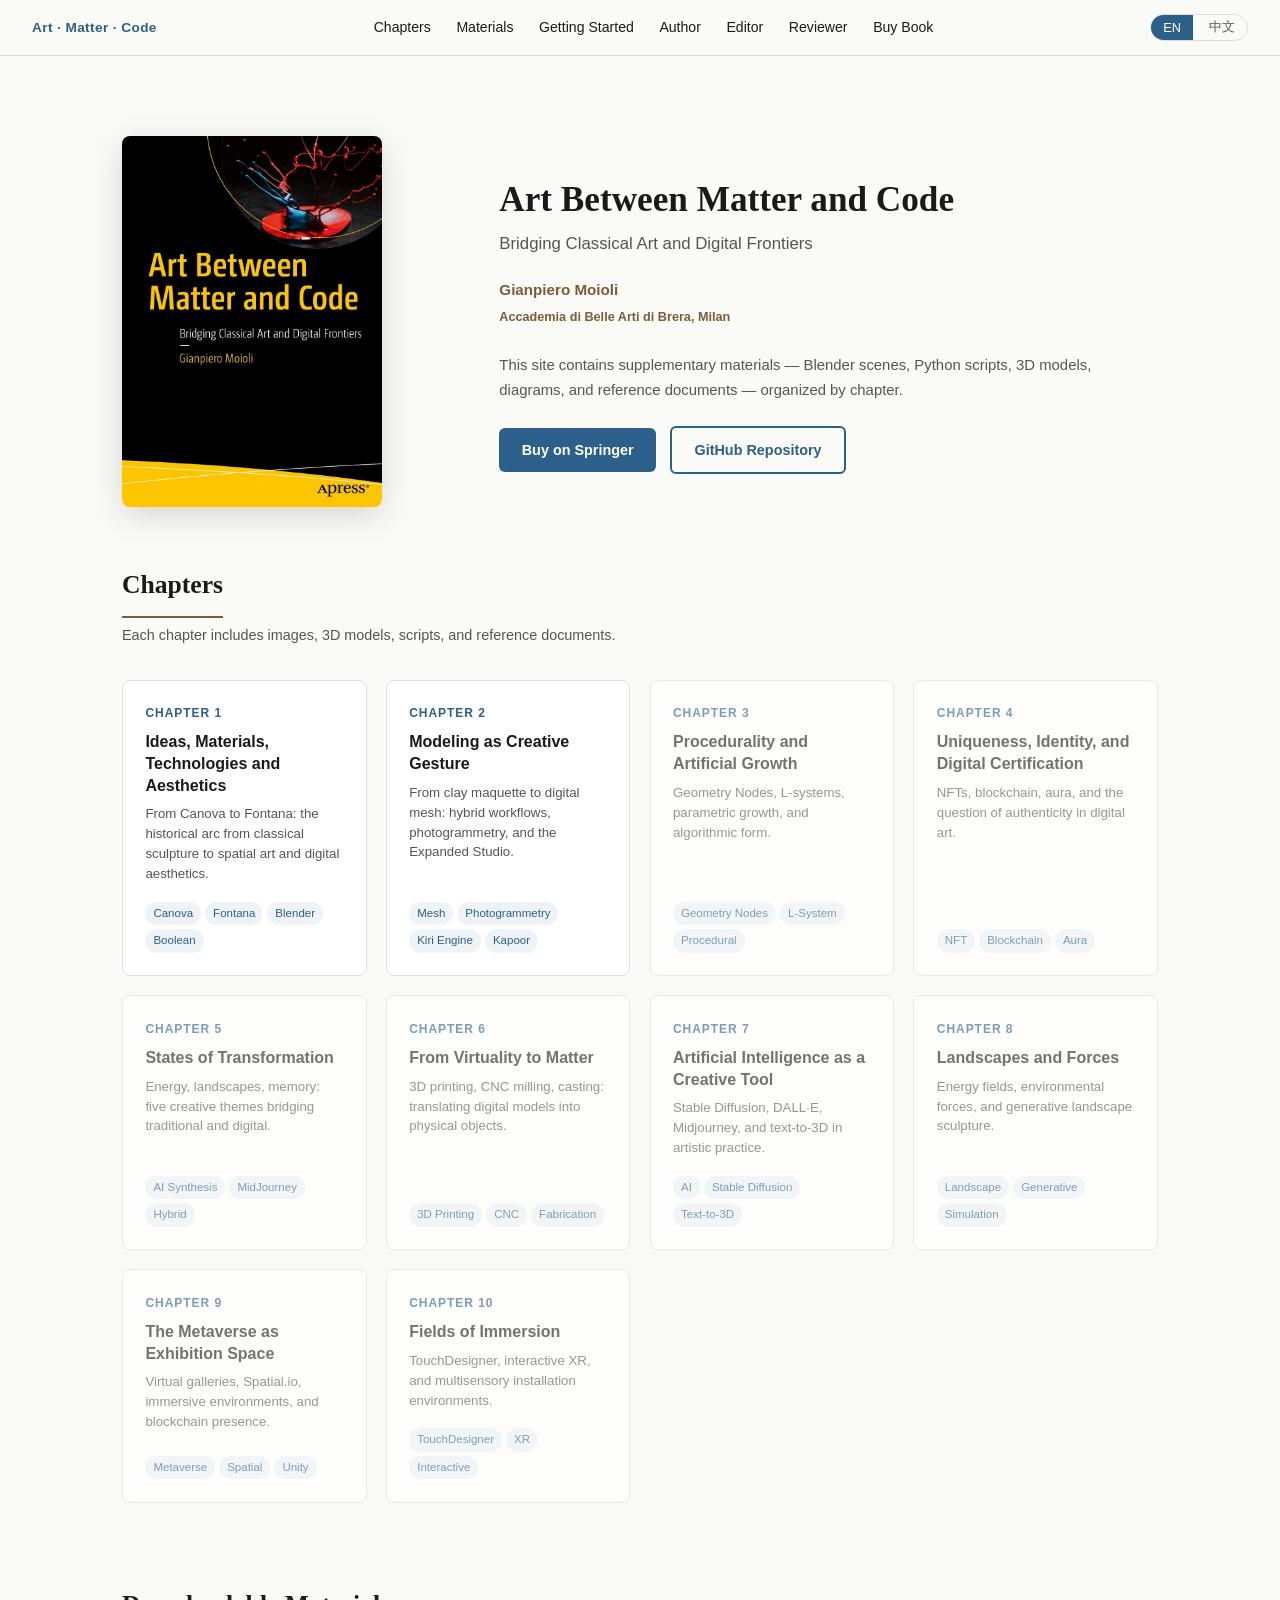
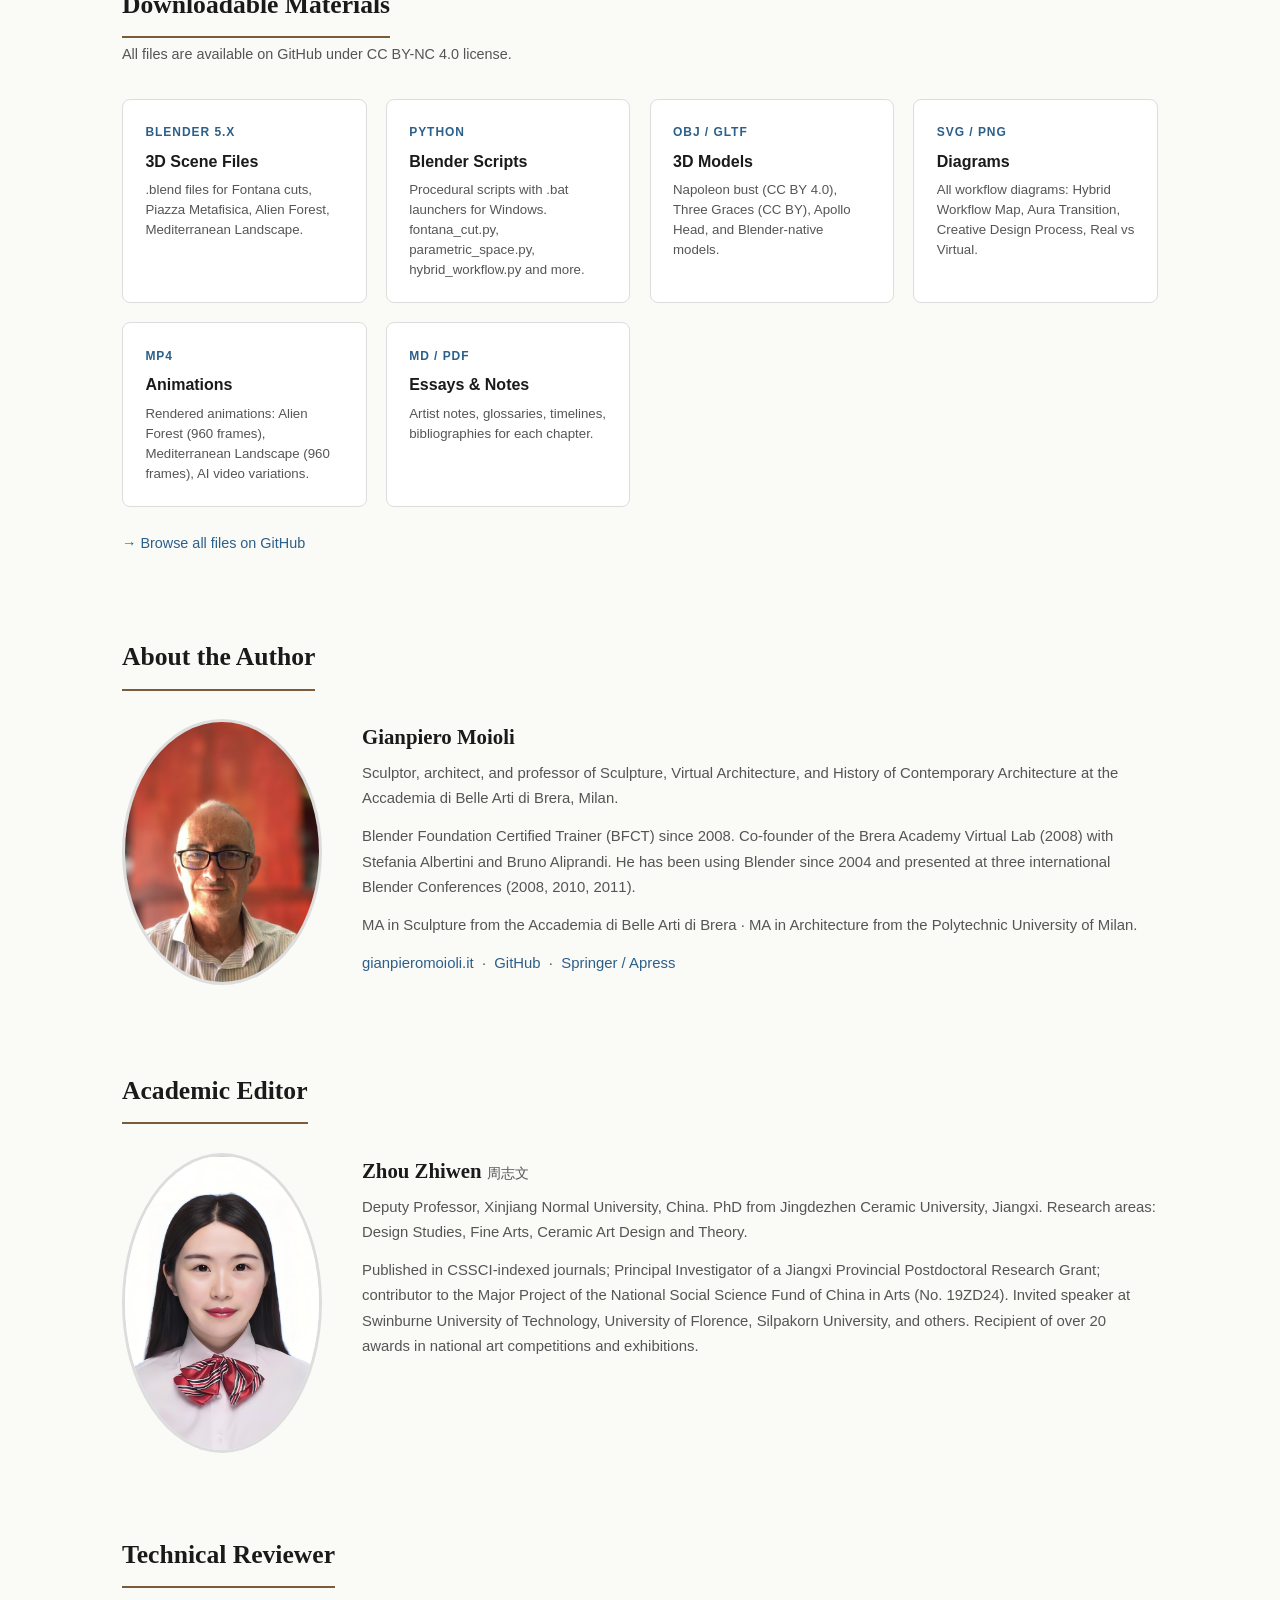
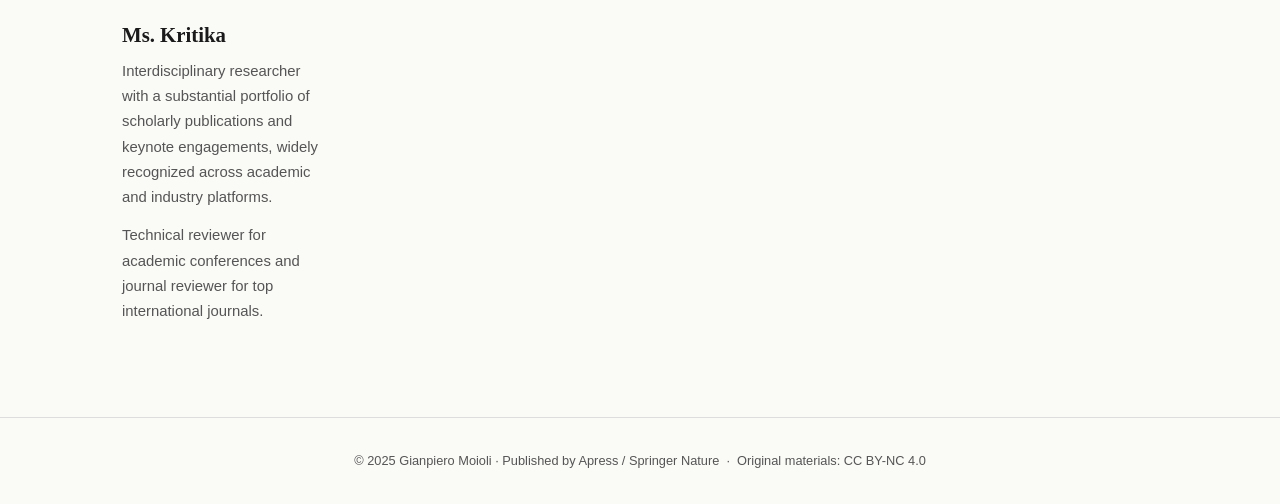
==== index.html @ bbc71b4d "Add Technical Reviewer section (Ms. Kritika) - index.html: new section #reviewer with bilingual bio " ====
<!DOCTYPE html>
<html lang="en">
<head>
  <meta charset="UTF-8">
  <meta name="viewport" content="width=device-width, initial-scale=1.0">
  <title>Art Between Matter and Code — Gianpiero Moioli</title>
  <meta name="description" content="Supplementary materials for Art Between Matter and Code by Gianpiero Moioli, Apress/Springer 2025.">

  <!-- Open Graph / WeChat / Weibo -->
  <meta property="og:type"        content="website">
  <meta property="og:title"       content="Art Between Matter and Code — Gianpiero Moioli">
  <meta property="og:description" content="Bridging Classical Art and Digital Frontiers. Supplementary Blender scenes, Python scripts, 3D models and essays.">
  <meta property="og:image"       content="images/banner.png">
  <meta property="og:image:width"  content="1200">
  <meta property="og:image:height" content="628">

  <link rel="stylesheet" href="css/style.css">
</head>
<body>

<!-- ── NAVIGATION ── -->
<nav>
  <span class="nav-logo">Art · Matter · Code</span>

  <ul class="nav-links">
    <li><a href="#chapters"
           data-en="Chapters"
           data-zh="章节"></a></li>
    <li><a href="#materials"
           data-en="Materials"
           data-zh="材料"></a></li>
    <li><a href="getting-started.html"
           data-en="Getting Started"
           data-zh="使用指南"></a></li>
    <li><a href="#about"
           data-en="Author"
           data-zh="作者"></a></li>
    <li><a href="#editor"
           data-en="Editor"
           data-zh="编辑"></a></li>
    <li><a href="#reviewer"
           data-en="Reviewer"
           data-zh="审稿人"></a></li>
    <li><a href="https://link.springer.com/book/10.1007/979-8-8688-2376-3"
           target="_blank"
           rel="noopener"
           data-en="Buy Book"
           data-zh="购买书籍"></a></li>
  </ul>

  <div class="lang-toggle">
    <button class="lang-btn active" data-lang="en">EN</button>
    <button class="lang-btn" data-lang="zh">中文</button>
  </div>
</nav>

<!-- ── HERO ── -->
<div class="hero">
  <div>
    <img class="hero-cover"
         src="images/cover.jpg"
         alt="Art Between Matter and Code — book cover"
         onerror="this.style.display='none'">
  </div>
  <div class="hero-text">
    <h1 data-en="Art Between Matter and Code"
        data-zh="物质与代码之间的艺术"></h1>
    <p class="subtitle"
       data-en="Bridging Classical Art and Digital Frontiers"
       data-zh="连接古典艺术与数字前沿"></p>
    <p class="author">Gianpiero Moioli
      <br><small data-en="Accademia di Belle Arti di Brera, Milan"
                 data-zh="布雷拉美术学院，米兰"></small>
    </p>
    <p style="color:var(--sub);font-size:.93rem;margin-bottom:1.4rem;"
       data-en="This site contains supplementary materials — Blender scenes, Python scripts, 3D models, diagrams, and reference documents — organized by chapter."
       data-zh="本网站包含补充材料——Blender场景、Python脚本、3D模型、图表和参考文档——按章节组织。"></p>
    <a class="btn btn-primary"
       href="https://link.springer.com/book/10.1007/979-8-8688-2376-3"
       target="_blank" rel="noopener"
       data-en="Buy on Springer"
       data-zh="在Springer购买"></a>
    <a class="btn btn-outline"
       href="https://github.com/Apress/Art-Between-Matter-and-Code"
       target="_blank" rel="noopener"
       data-en="GitHub Repository"
       data-zh="GitHub 代码库"></a>
  </div>
</div>

<!-- ── CHAPTERS ── -->
<section id="chapters">
  <h2 class="section-title"
      data-en="Chapters"
      data-zh="章节"></h2>
  <p class="section-sub"
     data-en="Each chapter includes images, 3D models, scripts, and reference documents."
     data-zh="每个章节包含图像、3D模型、脚本和参考文档。"></p>

  <div class="chapter-grid">

    <a class="chapter-card" href="chapters/01.html">
      <span class="chapter-num"
            data-en="Chapter 1"
            data-zh="第一章"></span>
      <span class="chapter-title"
            data-en="Ideas, Materials, Technologies and Aesthetics"
            data-zh="思想、材料、技术与美学"></span>
      <span class="chapter-desc"
            data-en="From Canova to Fontana: the historical arc from classical sculpture to spatial art and digital aesthetics."
            data-zh="从卡诺瓦到丰塔纳：从古典雕塑到空间艺术和数字美学的历史脉络。"></span>
      <div class="chapter-tags">
        <span class="tag">Canova</span>
        <span class="tag">Fontana</span>
        <span class="tag">Blender</span>
        <span class="tag">Boolean</span>
      </div>
    </a>

    <a class="chapter-card" href="chapters/02.html">
      <span class="chapter-num"
            data-en="Chapter 2"
            data-zh="第二章"></span>
      <span class="chapter-title"
            data-en="Modeling as Creative Gesture"
            data-zh="建模作为创作姿态"></span>
      <span class="chapter-desc"
            data-en="From clay maquette to digital mesh: hybrid workflows, photogrammetry, and the Expanded Studio."
            data-zh="从黏土模型到数字网格：混合工作流、摄影测量法与扩展工作室。"></span>
      <div class="chapter-tags">
        <span class="tag">Mesh</span>
        <span class="tag">Photogrammetry</span>
        <span class="tag">Kiri Engine</span>
        <span class="tag">Kapoor</span>
      </div>
    </a>

    <a class="chapter-card" href="#" style="opacity:.6;cursor:default;">
      <span class="chapter-num"
            data-en="Chapter 3"
            data-zh="第三章"></span>
      <span class="chapter-title"
            data-en="Procedurality and Artificial Growth"
            data-zh="程序化与人工生长"></span>
      <span class="chapter-desc"
            data-en="Geometry Nodes, L-systems, parametric growth, and algorithmic form."
            data-zh="几何节点、L系统、参数化生长与算法形式。"></span>
      <div class="chapter-tags">
        <span class="tag">Geometry Nodes</span>
        <span class="tag">L-System</span>
        <span class="tag">Procedural</span>
      </div>
    </a>

    <a class="chapter-card" href="#" style="opacity:.6;cursor:default;">
      <span class="chapter-num"
            data-en="Chapter 4"
            data-zh="第四章"></span>
      <span class="chapter-title"
            data-en="Uniqueness, Identity, and Digital Certification"
            data-zh="唯一性、身份与数字认证"></span>
      <span class="chapter-desc"
            data-en="NFTs, blockchain, aura, and the question of authenticity in digital art."
            data-zh="NFT、区块链、光晕与数字艺术中的真实性问题。"></span>
      <div class="chapter-tags">
        <span class="tag">NFT</span>
        <span class="tag">Blockchain</span>
        <span class="tag">Aura</span>
      </div>
    </a>

    <a class="chapter-card" href="#" style="opacity:.6;cursor:default;">
      <span class="chapter-num"
            data-en="Chapter 5"
            data-zh="第五章"></span>
      <span class="chapter-title"
            data-en="States of Transformation"
            data-zh="转变的状态"></span>
      <span class="chapter-desc"
            data-en="Energy, landscapes, memory: five creative themes bridging traditional and digital."
            data-zh="能量、景观、记忆：连接传统与数字的五个创作主题。"></span>
      <div class="chapter-tags">
        <span class="tag">AI Synthesis</span>
        <span class="tag">MidJourney</span>
        <span class="tag">Hybrid</span>
      </div>
    </a>

    <a class="chapter-card" href="#" style="opacity:.6;cursor:default;">
      <span class="chapter-num"
            data-en="Chapter 6"
            data-zh="第六章"></span>
      <span class="chapter-title"
            data-en="From Virtuality to Matter"
            data-zh="从虚拟到物质"></span>
      <span class="chapter-desc"
            data-en="3D printing, CNC milling, casting: translating digital models into physical objects."
            data-zh="3D打印、CNC铣削、铸造：将数字模型转化为实物。"></span>
      <div class="chapter-tags">
        <span class="tag">3D Printing</span>
        <span class="tag">CNC</span>
        <span class="tag">Fabrication</span>
      </div>
    </a>

    <a class="chapter-card" href="#" style="opacity:.6;cursor:default;">
      <span class="chapter-num"
            data-en="Chapter 7"
            data-zh="第七章"></span>
      <span class="chapter-title"
            data-en="Artificial Intelligence as a Creative Tool"
            data-zh="人工智能作为创作工具"></span>
      <span class="chapter-desc"
            data-en="Stable Diffusion, DALL·E, Midjourney, and text-to-3D in artistic practice."
            data-zh="Stable Diffusion、DALL·E、Midjourney及文本到3D在艺术实践中的应用。"></span>
      <div class="chapter-tags">
        <span class="tag">AI</span>
        <span class="tag">Stable Diffusion</span>
        <span class="tag">Text-to-3D</span>
      </div>
    </a>

    <a class="chapter-card" href="#" style="opacity:.6;cursor:default;">
      <span class="chapter-num"
            data-en="Chapter 8"
            data-zh="第八章"></span>
      <span class="chapter-title"
            data-en="Landscapes and Forces"
            data-zh="景观与力量"></span>
      <span class="chapter-desc"
            data-en="Energy fields, environmental forces, and generative landscape sculpture."
            data-zh="能量场、环境力量与生成式景观雕塑。"></span>
      <div class="chapter-tags">
        <span class="tag">Landscape</span>
        <span class="tag">Generative</span>
        <span class="tag">Simulation</span>
      </div>
    </a>

    <a class="chapter-card" href="#" style="opacity:.6;cursor:default;">
      <span class="chapter-num"
            data-en="Chapter 9"
            data-zh="第九章"></span>
      <span class="chapter-title"
            data-en="The Metaverse as Exhibition Space"
            data-zh="元宇宙作为展览空间"></span>
      <span class="chapter-desc"
            data-en="Virtual galleries, Spatial.io, immersive environments, and blockchain presence."
            data-zh="虚拟画廊、Spatial.io、沉浸式环境与区块链存在。"></span>
      <div class="chapter-tags">
        <span class="tag">Metaverse</span>
        <span class="tag">Spatial</span>
        <span class="tag">Unity</span>
      </div>
    </a>

    <a class="chapter-card" href="#" style="opacity:.6;cursor:default;">
      <span class="chapter-num"
            data-en="Chapter 10"
            data-zh="第十章"></span>
      <span class="chapter-title"
            data-en="Fields of Immersion"
            data-zh="沉浸领域"></span>
      <span class="chapter-desc"
            data-en="TouchDesigner, interactive XR, and multisensory installation environments."
            data-zh="TouchDesigner、交互式XR与多感官装置环境。"></span>
      <div class="chapter-tags">
        <span class="tag">TouchDesigner</span>
        <span class="tag">XR</span>
        <span class="tag">Interactive</span>
      </div>
    </a>

  </div>
</section>

<!-- ── MATERIALS ── -->
<section id="materials">
  <h2 class="section-title"
      data-en="Downloadable Materials"
      data-zh="可下载材料"></h2>
  <p class="section-sub"
     data-en="All files are available on GitHub under CC BY-NC 4.0 license."
     data-zh="所有文件均在GitHub上以CC BY-NC 4.0许可证提供。"></p>

  <div class="chapter-grid" style="grid-template-columns: repeat(auto-fill, minmax(200px,1fr));">
    <div class="chapter-card">
      <span class="chapter-num">Blender 5.x</span>
      <span class="chapter-title"
            data-en="3D Scene Files"
            data-zh="3D场景文件"></span>
      <span class="chapter-desc"
            data-en=".blend files for Fontana cuts, Piazza Metafisica, Alien Forest, Mediterranean Landscape."
            data-zh=".blend文件：丰塔纳切割、形而上广场、外星森林、地中海景观。"></span>
    </div>
    <div class="chapter-card">
      <span class="chapter-num">Python</span>
      <span class="chapter-title"
            data-en="Blender Scripts"
            data-zh="Blender脚本"></span>
      <span class="chapter-desc"
            data-en="Procedural scripts with .bat launchers for Windows. fontana_cut.py, parametric_space.py, hybrid_workflow.py and more."
            data-zh="带有Windows .bat启动器的程序化脚本。fontana_cut.py、parametric_space.py、hybrid_workflow.py等。"></span>
    </div>
    <div class="chapter-card">
      <span class="chapter-num">OBJ / GLTF</span>
      <span class="chapter-title"
            data-en="3D Models"
            data-zh="3D模型"></span>
      <span class="chapter-desc"
            data-en="Napoleon bust (CC BY 4.0), Three Graces (CC BY), Apollo Head, and Blender-native models."
            data-zh="拿破仑半身像（CC BY 4.0）、三美神（CC BY）、阿波罗头像及Blender原生模型。"></span>
    </div>
    <div class="chapter-card">
      <span class="chapter-num">SVG / PNG</span>
      <span class="chapter-title"
            data-en="Diagrams"
            data-zh="图表"></span>
      <span class="chapter-desc"
            data-en="All workflow diagrams: Hybrid Workflow Map, Aura Transition, Creative Design Process, Real vs Virtual."
            data-zh="所有工作流程图：混合工作流程图、光晕过渡、创意设计流程、真实与虚拟。"></span>
    </div>
    <div class="chapter-card">
      <span class="chapter-num">MP4</span>
      <span class="chapter-title"
            data-en="Animations"
            data-zh="动画"></span>
      <span class="chapter-desc"
            data-en="Rendered animations: Alien Forest (960 frames), Mediterranean Landscape (960 frames), AI video variations."
            data-zh="渲染动画：外星森林（960帧）、地中海景观（960帧）、AI视频变体。"></span>
    </div>
    <div class="chapter-card">
      <span class="chapter-num">MD / PDF</span>
      <span class="chapter-title"
            data-en="Essays & Notes"
            data-zh="文章与笔记"></span>
      <span class="chapter-desc"
            data-en="Artist notes, glossaries, timelines, bibliographies for each chapter."
            data-zh="每章的艺术家笔记、术语表、时间表和参考书目。"></span>
    </div>
  </div>

  <p style="margin-top:1.5rem;font-size:.9rem;color:var(--sub);">
    <a href="https://github.com/Apress/Art-Between-Matter-and-Code"
       target="_blank" rel="noopener"
       data-en="→ Browse all files on GitHub"
       data-zh="→ 在GitHub上浏览所有文件"></a>
  </p>
</section>

<!-- ── ABOUT ── -->
<section id="about">
  <h2 class="section-title"
      data-en="About the Author"
      data-zh="关于作者"></h2>

  <div class="about-grid">
    <img class="about-photo"
         src="images/author.jpg"
         alt="Gianpiero Moioli">
    <div class="about-text">
      <h3>Gianpiero Moioli <span style="font-size:.85rem;font-weight:400;color:var(--sub);" data-en="" data-zh="詹皮耶罗-莫伊奥利"></span></h3>
      <p data-en="Sculptor, architect, and professor of Sculpture, Virtual Architecture, and History of Contemporary Architecture at the Accademia di Belle Arti di Brera, Milan."
         data-zh="雕塑家、建筑师，米兰布雷拉美术学院雕塑、虚拟建筑和当代建筑史教授。"></p>
      <p data-en="Blender Foundation Certified Trainer (BFCT) since 2008. Co-founder of the Brera Academy Virtual Lab (2008) with Stefania Albertini and Bruno Aliprandi. He has been using Blender since 2004 and presented at three international Blender Conferences (2008, 2010, 2011)."
         data-zh="自2008年起担任Blender基金会认证培训师（BFCT）。2008年与Stefania Albertini和Bruno Aliprandi共同创立布雷拉学院虚拟实验室。自2004年起使用Blender，并在三届国际Blender大会（2008、2010、2011年）上发表演讲。"></p>
      <p data-en="MA in Sculpture from the Accademia di Belle Arti di Brera · MA in Architecture from the Polytechnic University of Milan."
         data-zh="布雷拉美术学院雕塑硕士 · 米兰理工大学建筑硕士。"></p>
      <p>
        <a href="https://www.gianpieromoioli.it"
           target="_blank" rel="noopener">gianpieromoioli.it</a>
        &nbsp;·&nbsp;
        <a href="https://github.com/GiugiogiaAuer"
           target="_blank" rel="noopener">GitHub</a>
        &nbsp;·&nbsp;
        <a href="https://link.springer.com/book/10.1007/979-8-8688-2376-3"
           target="_blank" rel="noopener"
           data-en="Springer / Apress"
           data-zh="Springer / Apress"></a>
      </p>
    </div>
  </div>
</section>

<!-- ── ACADEMIC EDITOR ── -->
<section id="editor">
  <h2 class="section-title"
      data-en="Academic Editor"
      data-zh="学术编辑"></h2>

  <div class="about-grid">
    <img class="about-photo"
         src="images/editor.jpg"
         alt="Zhou Zhiwen">
    <div class="about-text">
      <h3>Zhou Zhiwen <span style="font-size:.85rem;font-weight:400;color:var(--sub);">周志文</span></h3>
      <p data-en="Deputy Professor, Xinjiang Normal University, China. PhD from Jingdezhen Ceramic University, Jiangxi. Research areas: Design Studies, Fine Arts, Ceramic Art Design and Theory."
         data-zh="新疆师范大学副教授，中国。景德镇陶瓷大学博士，江西。研究方向：设计学、美术学、陶瓷艺术设计与理论。">
        Deputy Professor, Xinjiang Normal University, China. PhD from Jingdezhen Ceramic University, Jiangxi. Research areas: Design Studies, Fine Arts, Ceramic Art Design and Theory.
      </p>
      <p data-en="Published in CSSCI-indexed journals; Principal Investigator of a Jiangxi Provincial Postdoctoral Research Grant; contributor to the Major Project of the National Social Science Fund of China in Arts (No. 19ZD24). Invited speaker at Swinburne University of Technology, University of Florence, Silpakorn University, and others. Recipient of over 20 awards in national art competitions and exhibitions."
         data-zh="在CSSCI来源期刊发表论文10篇；主持江西省博士后科研资助项目；参与国家社科基金艺术学重大项目（19ZD24）著作撰写与修改。曾受邀在斯威本科技大学、佛罗伦萨大学、西巴拉贡大学等国际艺术与设计论坛发言。荣获全国艺术竞赛与展览奖项20余项。">
        Published in CSSCI-indexed journals; Principal Investigator of a Jiangxi Provincial Postdoctoral Research Grant; contributor to the National Social Science Fund of China in Arts (No. 19ZD24). Invited speaker at Swinburne University of Technology, University of Florence, Silpakorn University, and others. Over 20 awards in national art competitions.
      </p>
    </div>
  </div>
</section>

<!-- ── TECHNICAL REVIEWER ── -->
<section id="reviewer">
  <h2 class="section-title"
      data-en="Technical Reviewer"
      data-zh="技术审稿人"></h2>

  <div class="about-grid">
    <img class="about-photo"
         src="images/reviewer.jpg"
         alt="Ms. Kritika"
         onerror="this.style.display='none'">
    <div class="about-text">
      <h3>Ms. Kritika</h3>
      <p data-en="Interdisciplinary researcher with a substantial portfolio of scholarly publications and keynote engagements, widely recognized across academic and industry platforms."
         data-zh="跨学科研究者，拥有丰富的学术出版物和主旨演讲经历，在学术界和产业界均获得广泛认可。">
        Interdisciplinary researcher with a substantial portfolio of scholarly publications and keynote engagements, widely recognized across academic and industry platforms.
      </p>
      <p data-en="Technical reviewer for academic conferences and journal reviewer for top international journals."
         data-zh="担任学术会议技术审稿人及国际顶级期刊审稿人。">
        Technical reviewer for academic conferences and journal reviewer for top international journals.
      </p>
    </div>
  </div>
</section>

<!-- ── FOOTER ── -->
<footer>
  <p>
    <span data-en="© 2025 Gianpiero Moioli · Published by"
          data-zh="© 2025 Gianpiero Moioli · 出版商："></span>
    <a href="https://link.springer.com/book/10.1007/979-8-8688-2376-3"
       target="_blank" rel="noopener">Apress / Springer Nature</a>
    &nbsp;·&nbsp;
    <span data-en="Original materials:"
          data-zh="原创材料："></span>
    <a href="https://creativecommons.org/licenses/by-nc/4.0/"
       target="_blank" rel="noopener">CC BY-NC 4.0</a>
  </p>
</footer>

<script src="js/i18n.js"></script>
</body>
</html>
---- css/style.css ----
/* ============================================================
   Art Between Matter and Code — Supplementary Site
   Gianpiero Moioli · Apress / Springer 2025
   No external fonts — system stack only (China-safe)
   ============================================================ */

:root {
  --ink:       #1a1a1a;
  --sub:       #555;
  --border:    #ddd;
  --bg:        #fafaf7;
  --card:      #ffffff;
  --accent:    #2c5f8a;
  --accent2:   #7b5c3a;
  --tag-bg:    #eef3f8;
  --radius:    8px;
  --max:       1100px;
  --font-sans: -apple-system, BlinkMacSystemFont, "Segoe UI", "PingFang SC",
               "Microsoft YaHei", "Noto Sans CJK SC", sans-serif;
  --font-serif: Georgia, "STSong", "SimSun", serif;
}

*, *::before, *::after { box-sizing: border-box; margin: 0; padding: 0; }

html { scroll-behavior: smooth; }

body {
  font-family: var(--font-sans);
  background: var(--bg);
  color: var(--ink);
  line-height: 1.7;
  font-size: 16px;
}

a { color: var(--accent); text-decoration: none; }
a:hover { text-decoration: underline; }

/* ── NAV ────────────────────────────────────────────────────── */
nav {
  position: sticky;
  top: 0;
  z-index: 100;
  background: rgba(250,250,247,.95);
  backdrop-filter: blur(6px);
  border-bottom: 1px solid var(--border);
  display: flex;
  align-items: center;
  justify-content: space-between;
  padding: 0 2rem;
  height: 56px;
}

.nav-logo {
  font-size: .85rem;
  font-weight: 600;
  color: var(--accent);
  letter-spacing: .03em;
}

.nav-links {
  display: flex;
  gap: 1.6rem;
  list-style: none;
  font-size: .88rem;
}

.nav-links a { color: var(--ink); font-weight: 500; }
.nav-links a:hover { color: var(--accent); text-decoration: none; }

/* Language toggle */
.lang-toggle {
  display: flex;
  gap: 4px;
  border: 1px solid var(--border);
  border-radius: 20px;
  overflow: hidden;
  font-size: .8rem;
}

.lang-btn {
  padding: 4px 12px;
  cursor: pointer;
  background: transparent;
  border: none;
  font-size: .8rem;
  color: var(--sub);
  font-family: var(--font-sans);
  transition: background .15s, color .15s;
}

.lang-btn.active {
  background: var(--accent);
  color: #fff;
}

/* ── HERO ───────────────────────────────────────────────────── */
.hero {
  max-width: var(--max);
  margin: 5rem auto 3rem;
  padding: 0 2rem;
  display: grid;
  grid-template-columns: 1fr 2fr;
  gap: 3rem;
  align-items: center;
}

.hero-cover {
  width: 100%;
  max-width: 260px;
  border-radius: var(--radius);
  box-shadow: 0 8px 32px rgba(0,0,0,.15);
}

.hero-text h1 {
  font-family: var(--font-serif);
  font-size: 2.2rem;
  line-height: 1.25;
  color: var(--ink);
  margin-bottom: .5rem;
}

.hero-text .subtitle {
  font-size: 1.05rem;
  color: var(--sub);
  margin-bottom: 1.2rem;
}

.hero-text .author {
  font-size: .95rem;
  color: var(--accent2);
  font-weight: 600;
  margin-bottom: 1.5rem;
}

.btn {
  display: inline-block;
  padding: .6rem 1.4rem;
  border-radius: 6px;
  font-size: .9rem;
  font-weight: 600;
  transition: opacity .15s;
}

.btn:hover { opacity: .85; text-decoration: none; }
.btn-primary { background: var(--accent); color: #fff; margin-right: .6rem; }
.btn-outline  { border: 2px solid var(--accent); color: var(--accent); }

/* ── SECTION ────────────────────────────────────────────────── */
section {
  max-width: var(--max);
  margin: 0 auto 5rem;
  padding: 0 2rem;
}

.section-title {
  font-family: var(--font-serif);
  font-size: 1.6rem;
  color: var(--ink);
  margin-bottom: .3rem;
  padding-bottom: .6rem;
  border-bottom: 2px solid var(--accent2);
  display: inline-block;
}

.section-sub {
  color: var(--sub);
  font-size: .9rem;
  margin-bottom: 2rem;
}

/* ── CHAPTER GRID ───────────────────────────────────────────── */
.chapter-grid {
  display: grid;
  grid-template-columns: repeat(auto-fill, minmax(240px, 1fr));
  gap: 1.2rem;
  margin-top: 1.5rem;
}

.chapter-card {
  background: var(--card);
  border: 1px solid var(--border);
  border-radius: var(--radius);
  padding: 1.4rem;
  transition: box-shadow .2s, transform .2s;
  display: flex;
  flex-direction: column;
  gap: .5rem;
}

.chapter-card:hover {
  box-shadow: 0 4px 20px rgba(0,0,0,.1);
  transform: translateY(-2px);
  text-decoration: none;
}

.chapter-num {
  font-size: .75rem;
  font-weight: 700;
  letter-spacing: .08em;
  color: var(--accent);
  text-transform: uppercase;
}

.chapter-title {
  font-weight: 700;
  font-size: 1rem;
  color: var(--ink);
  line-height: 1.35;
}

.chapter-desc {
  font-size: .83rem;
  color: var(--sub);
  line-height: 1.5;
}

.chapter-tags {
  display: flex;
  flex-wrap: wrap;
  gap: 4px;
  margin-top: auto;
  padding-top: .6rem;
}

.tag {
  background: var(--tag-bg);
  color: var(--accent);
  font-size: .72rem;
  padding: 2px 8px;
  border-radius: 20px;
  font-weight: 500;
}

/* ── ABOUT ──────────────────────────────────────────────────── */
.about-grid {
  display: grid;
  grid-template-columns: 200px 1fr;
  gap: 2.5rem;
  align-items: start;
  margin-top: 1.5rem;
}

.about-photo {
  width: 100%;
  border-radius: 50%;
  border: 3px solid var(--border);
}

.about-text h3 {
  font-family: var(--font-serif);
  font-size: 1.3rem;
  margin-bottom: .4rem;
}

.about-text p {
  color: var(--sub);
  font-size: .93rem;
  margin-bottom: .8rem;
}

/* ── TABLE OF CONTENTS ──────────────────────────────────────── */
.toc {
  margin-top: 1.2rem;
  border: 1px solid var(--border);
  border-radius: var(--radius);
  overflow: hidden;
}

.toc-part {
  background: var(--accent);
  padding: .6rem 1.2rem;
}

.toc-part-label {
  font-size: .78rem;
  font-weight: 700;
  letter-spacing: .07em;
  text-transform: uppercase;
  color: #fff;
}

.toc-item {
  display: flex;
  align-items: baseline;
  gap: .8rem;
  padding: .55rem 1.2rem;
  border-bottom: 1px solid var(--border);
  transition: background .15s;
}

.toc-item:last-child { border-bottom: none; }
.toc-item:hover { background: #f5f5f2; }

.toc-l1 { background: var(--tag-bg); }
.toc-l1 .toc-num { color: var(--accent2); font-weight: 700; }
.toc-l1 .toc-title { font-weight: 600; color: var(--ink); }

.toc-l2 { padding-left: 2.4rem; }
.toc-l2 .toc-num { color: var(--accent); font-weight: 600; }
.toc-l2 .toc-title { color: var(--ink); }

.toc-num {
  font-size: .8rem;
  min-width: 3rem;
  flex-shrink: 0;
  font-family: "Consolas", "Courier New", monospace;
}

.toc-title { font-size: .92rem; line-height: 1.4; }

.toc-note {
  margin-left: auto;
  font-size: .75rem;
  color: var(--sub);
  white-space: nowrap;
  padding-left: .8rem;
}

/* ── INFO BOX ───────────────────────────────────────────────── */
.info-box {
  background: #f0f5fb;
  border-left: 4px solid var(--accent);
  border-radius: 0 var(--radius) var(--radius) 0;
  padding: 1rem 1.2rem;
  margin: 1.2rem 0 1.8rem;
  font-size: .87rem;
  color: var(--ink);
  line-height: 1.65;
}

.info-box strong {
  display: block;
  color: var(--accent);
  font-size: .78rem;
  letter-spacing: .06em;
  text-transform: uppercase;
  margin-bottom: .4rem;
}

.info-box code {
  background: rgba(44,95,138,.1);
  color: var(--accent);
  padding: 1px 5px;
  border-radius: 3px;
  font-size: .85em;
  font-family: "Consolas", "Courier New", monospace;
}

/* ── FOOTER ─────────────────────────────────────────────────── */
footer {
  border-top: 1px solid var(--border);
  padding: 2rem;
  text-align: center;
  font-size: .8rem;
  color: var(--sub);
}

footer a { color: var(--sub); }

/* ── RESPONSIVE ─────────────────────────────────────────────── */
@media (max-width: 700px) {
  .hero { grid-template-columns: 1fr; text-align: center; }
  .hero-cover { max-width: 180px; margin: 0 auto; }
  .about-grid { grid-template-columns: 1fr; text-align: center; }
  .about-photo { max-width: 140px; margin: 0 auto; }
  .nav-links { display: none; }
}
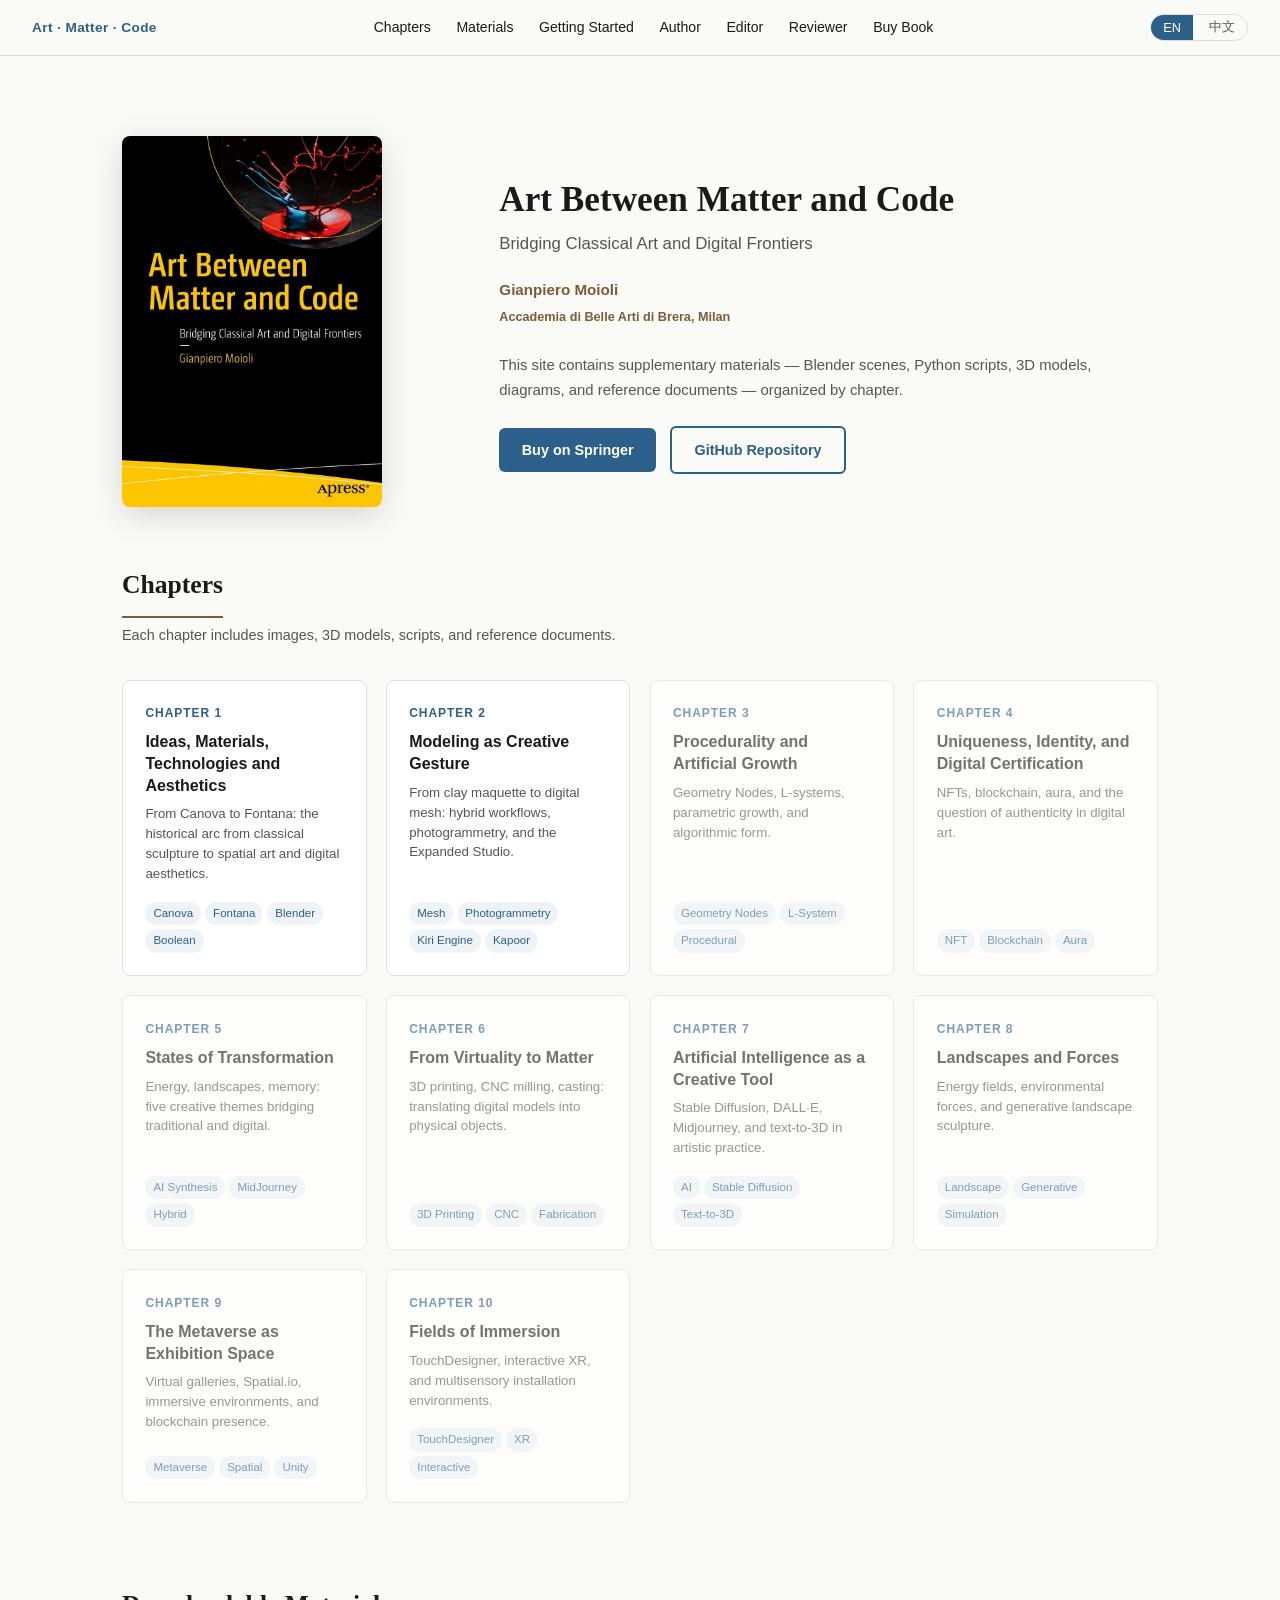
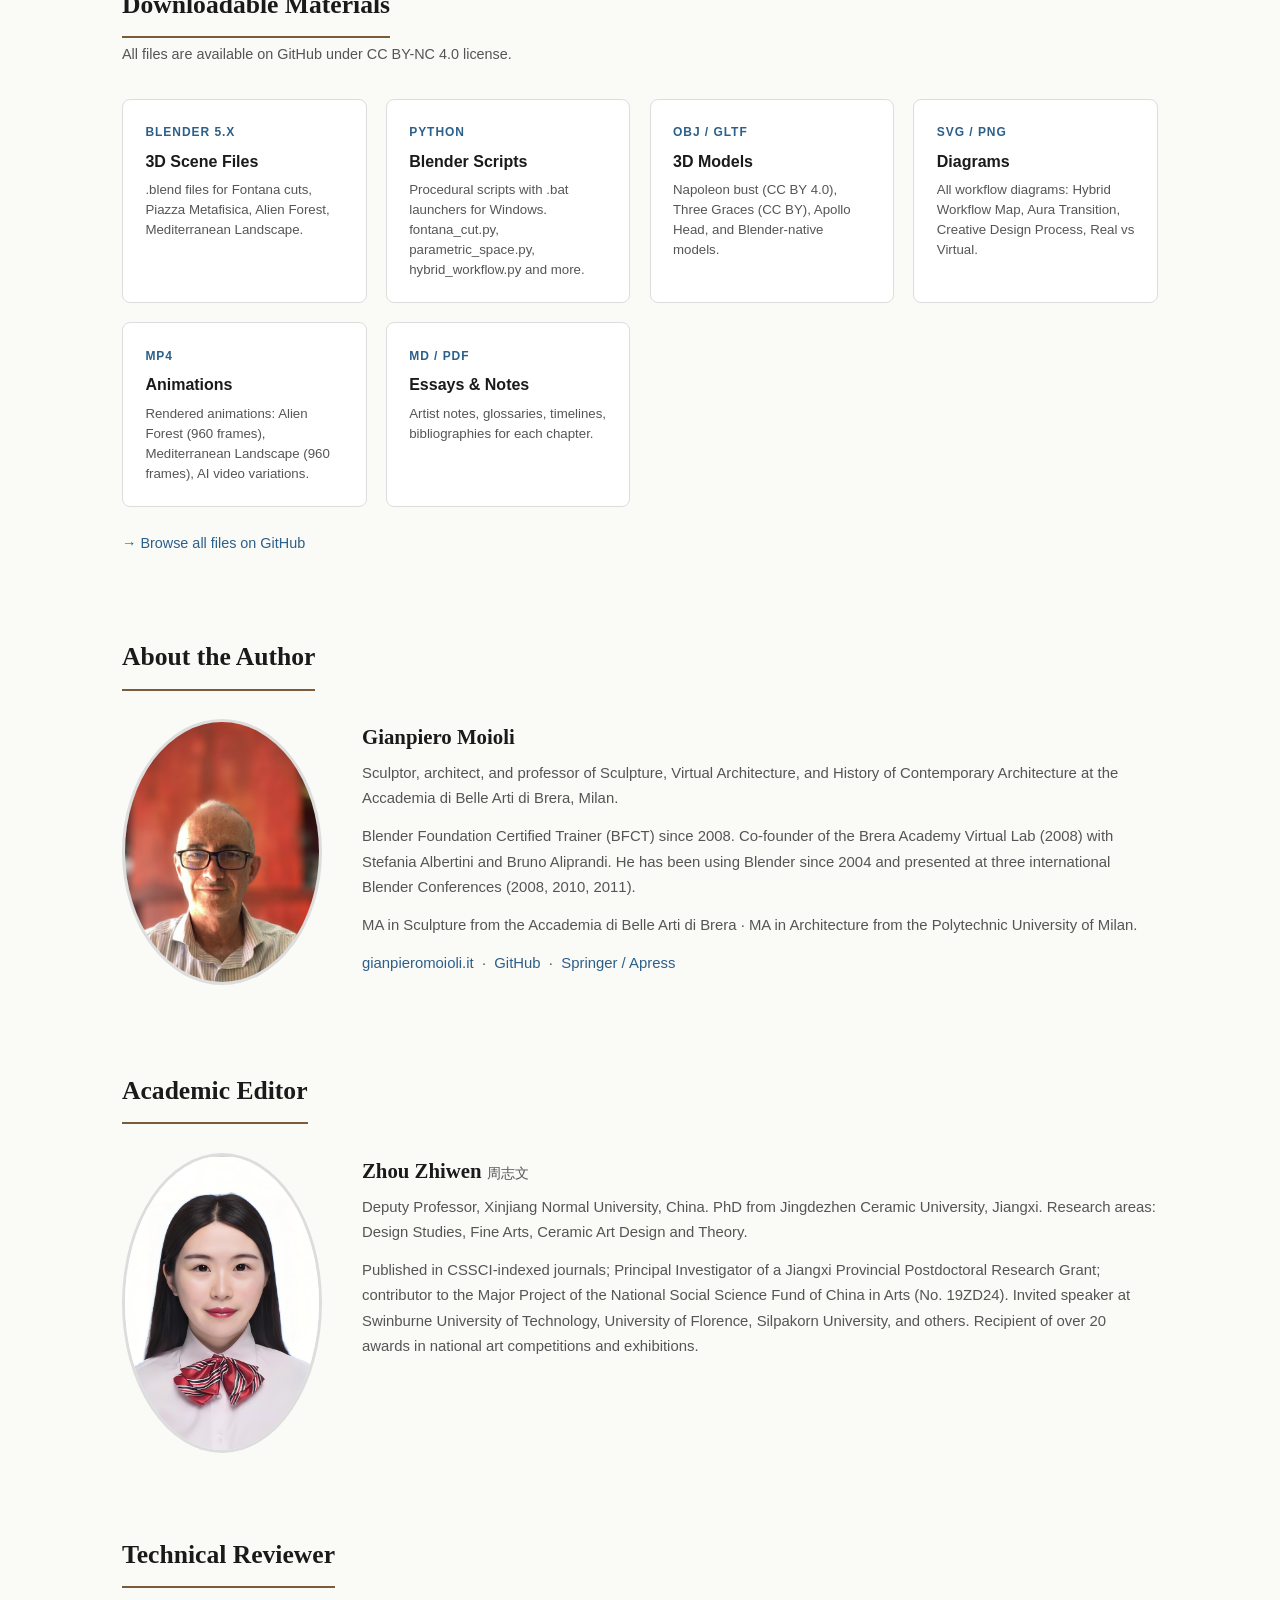
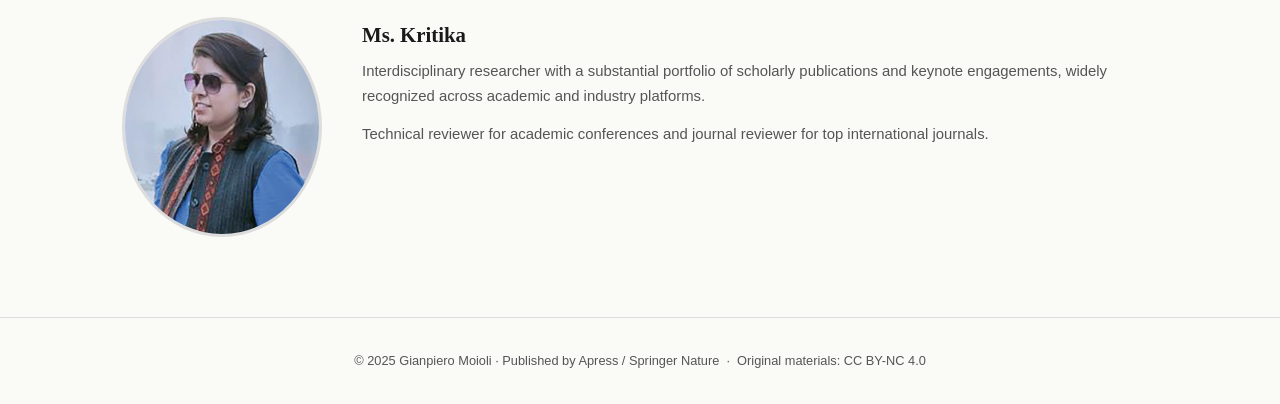
==== commit f4a76bfb: "Fix reviewer photo: PNG saved as .jpg, now correct extension Co-Authored-By: Claude Sonnet 4.6 <nore" ====
--- a/index.html
+++ b/index.html
@@ -414,7 +414,7 @@
 
   <div class="about-grid">
     <img class="about-photo"
-         src="images/reviewer.jpg"
+         src="images/reviewer.png"
          alt="Ms. Kritika"
          onerror="this.style.display='none'">
     <div class="about-text">
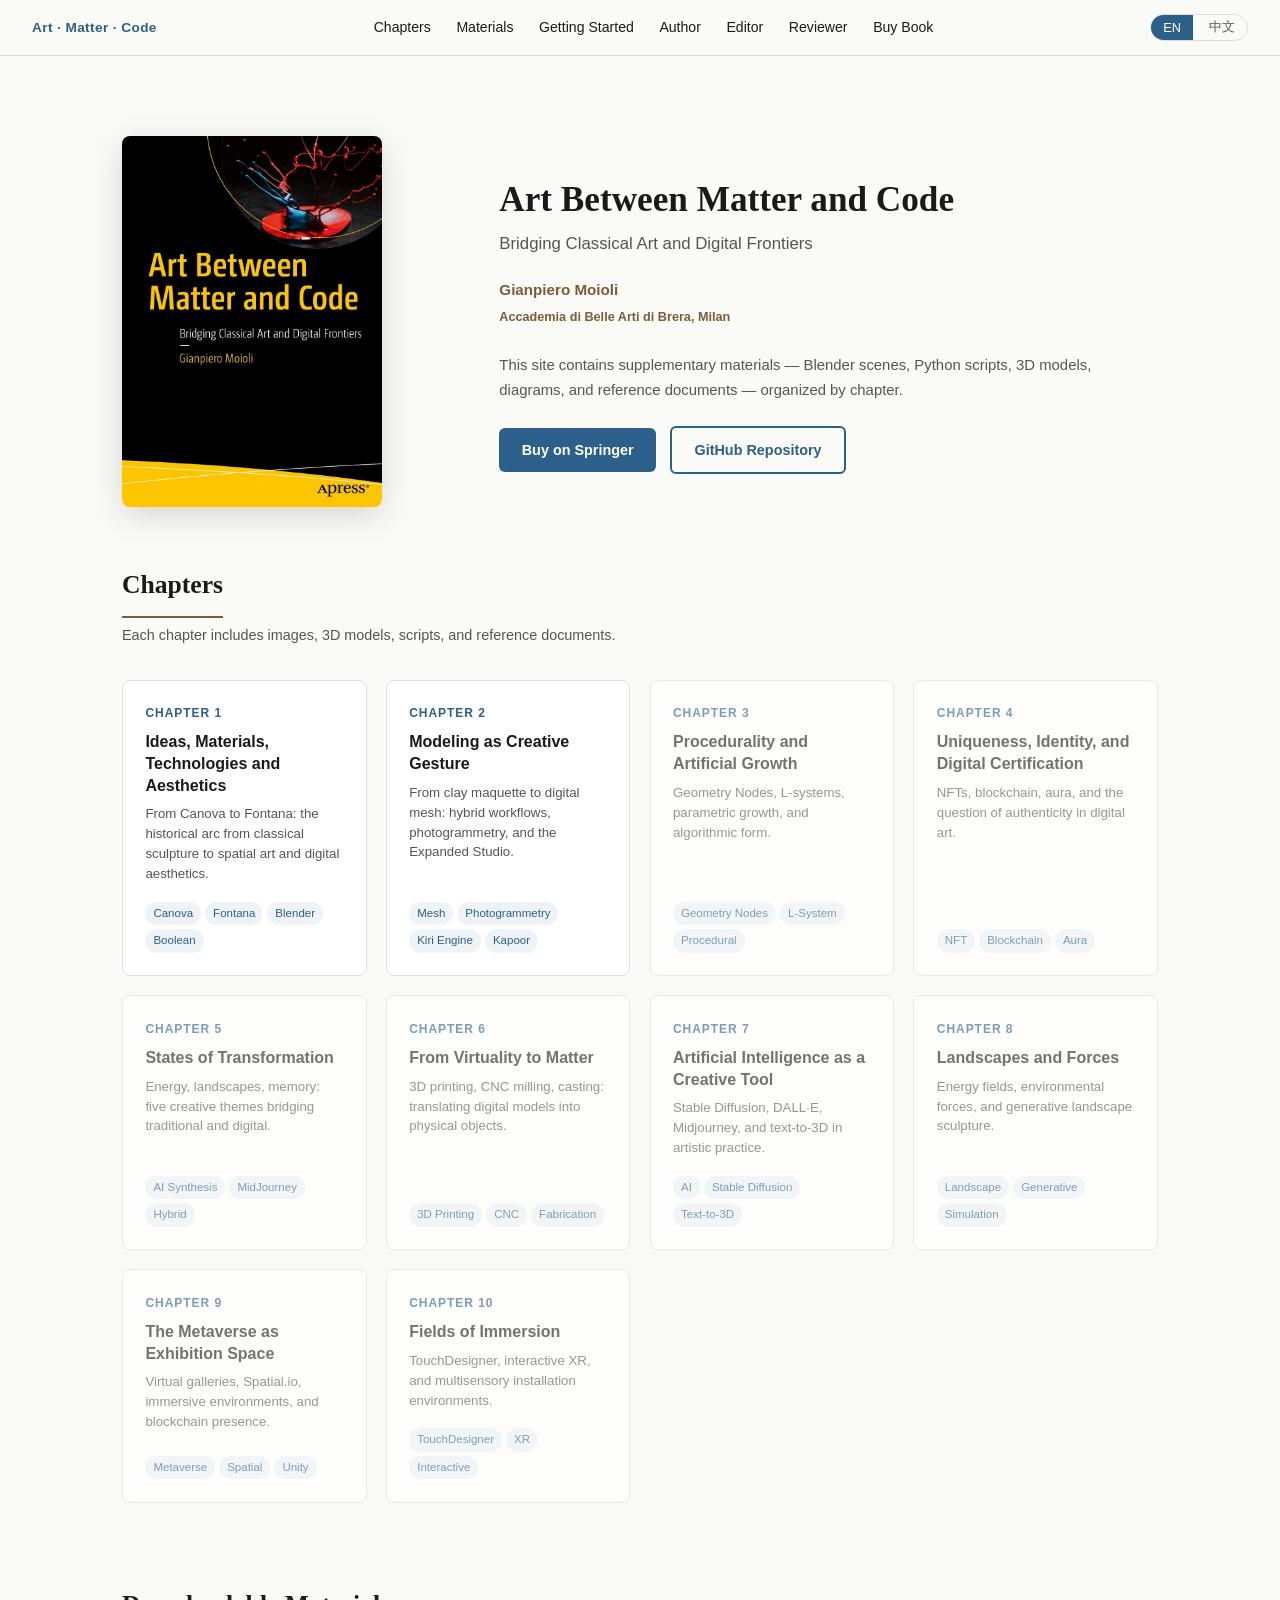
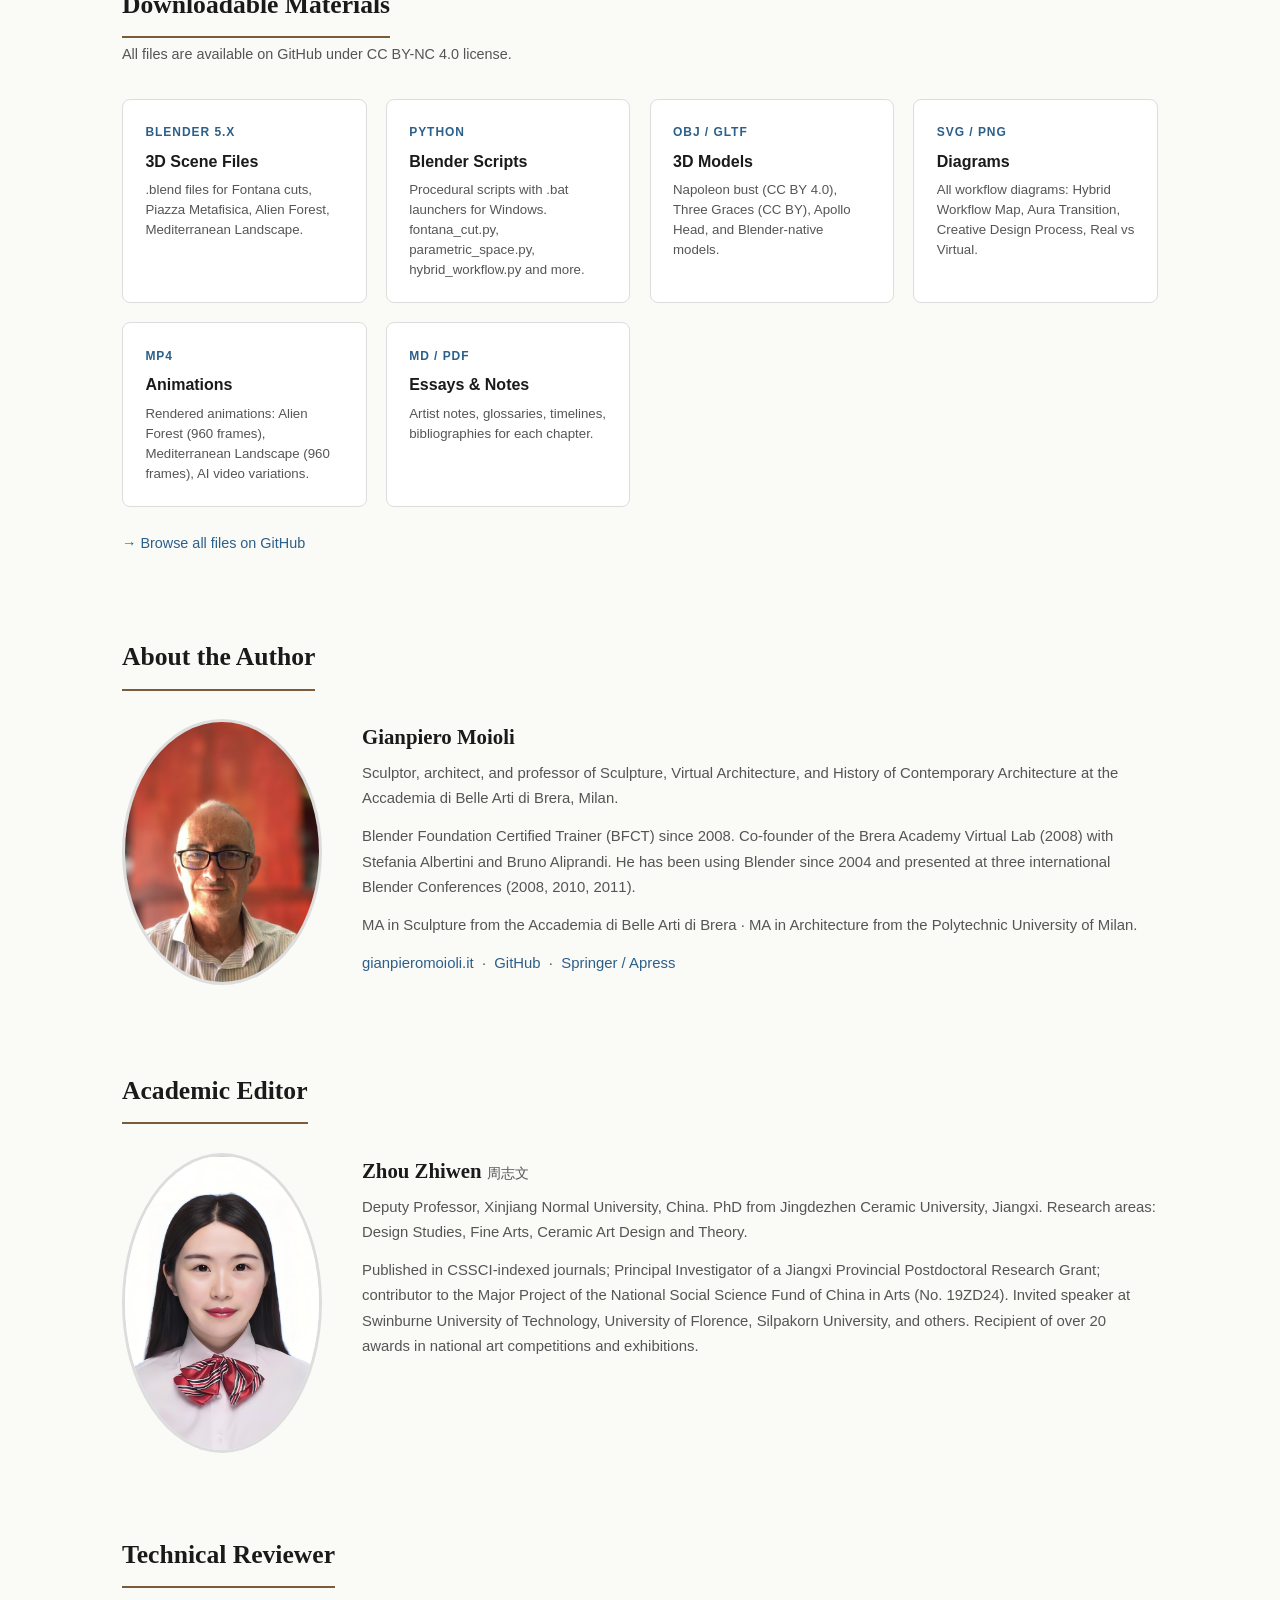
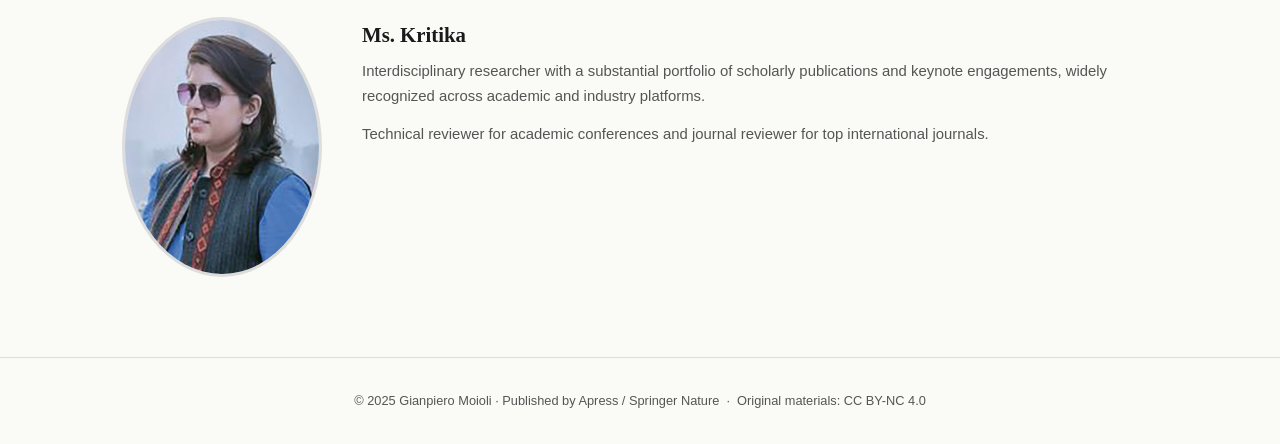
==== commit aeec2b63: "Fix reviewer photo: force portrait oval (height+object-fit) Co-Authored-By: Claude Sonnet 4.6 <norep" ====
--- a/index.html
+++ b/index.html
@@ -416,6 +416,7 @@
     <img class="about-photo"
          src="images/reviewer.png"
          alt="Ms. Kritika"
+         style="height:260px;object-fit:cover;object-position:center top;"
          onerror="this.style.display='none'">
     <div class="about-text">
       <h3>Ms. Kritika</h3>
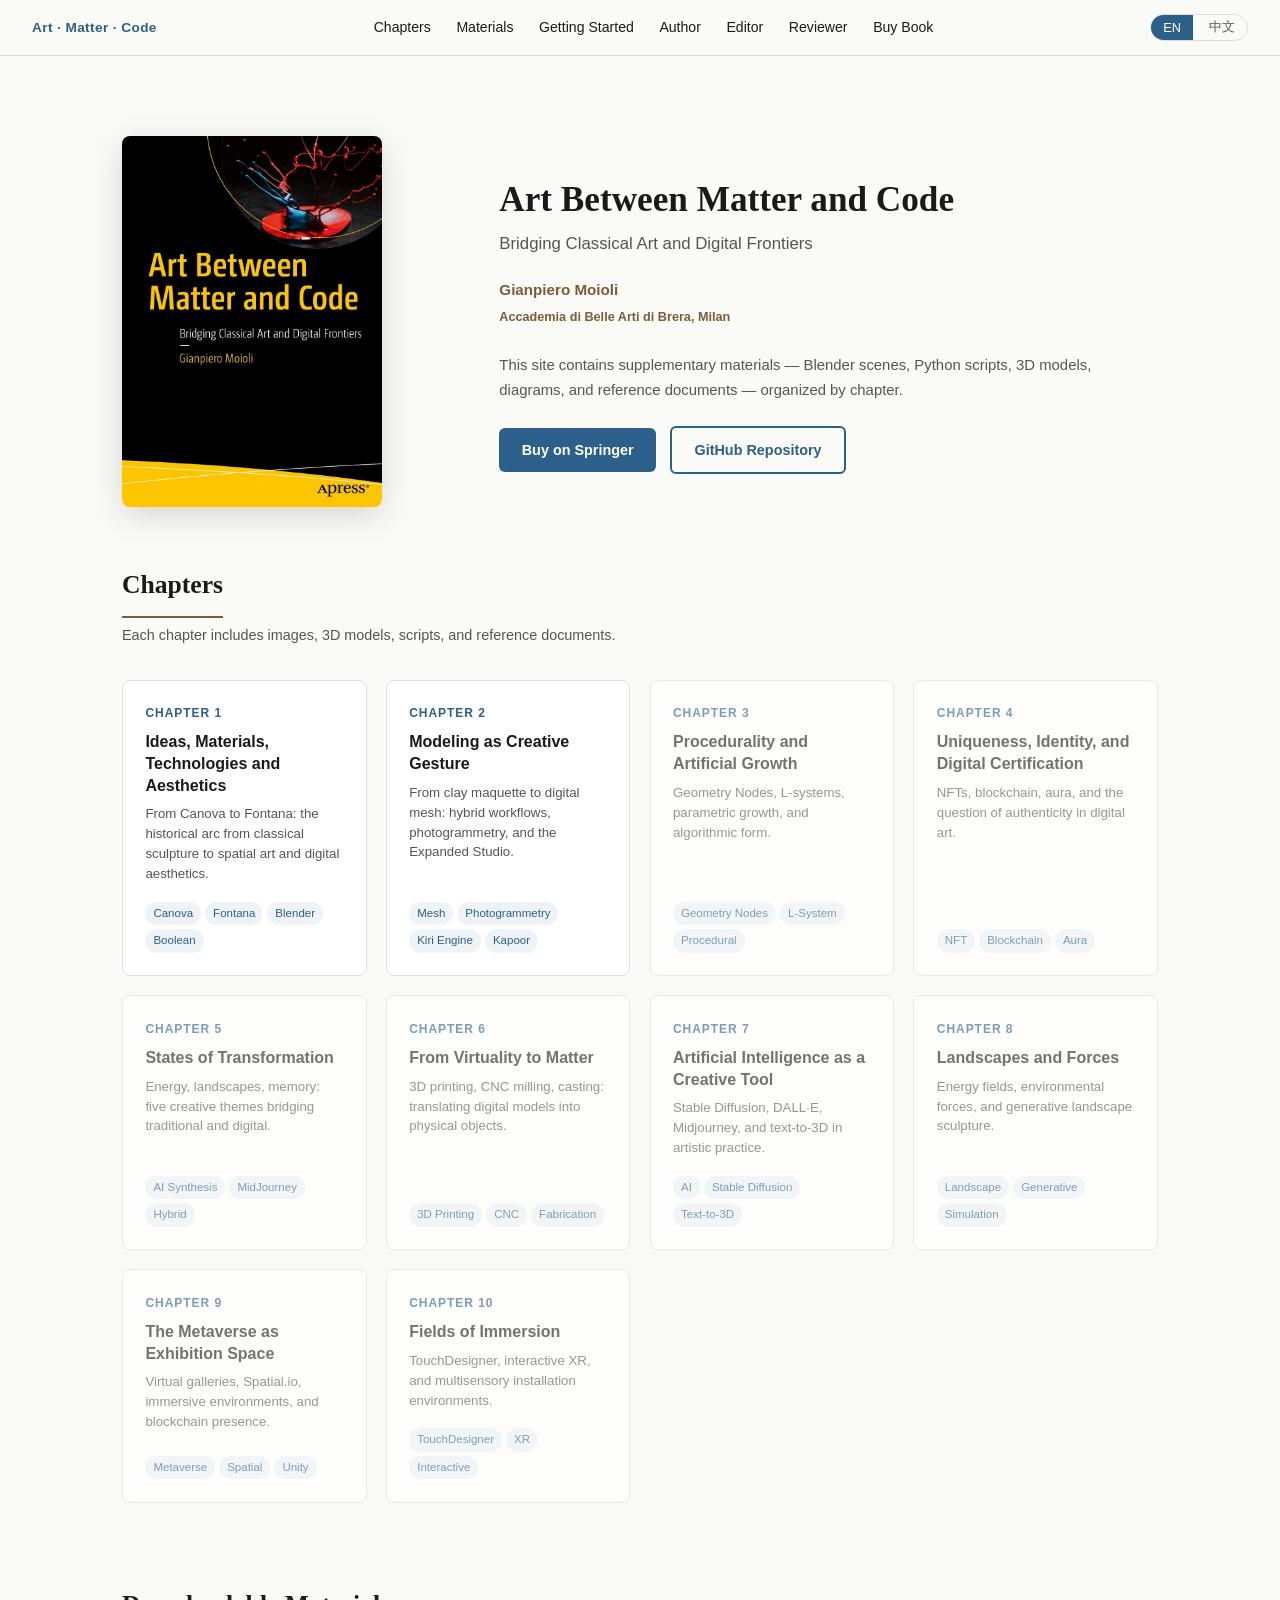
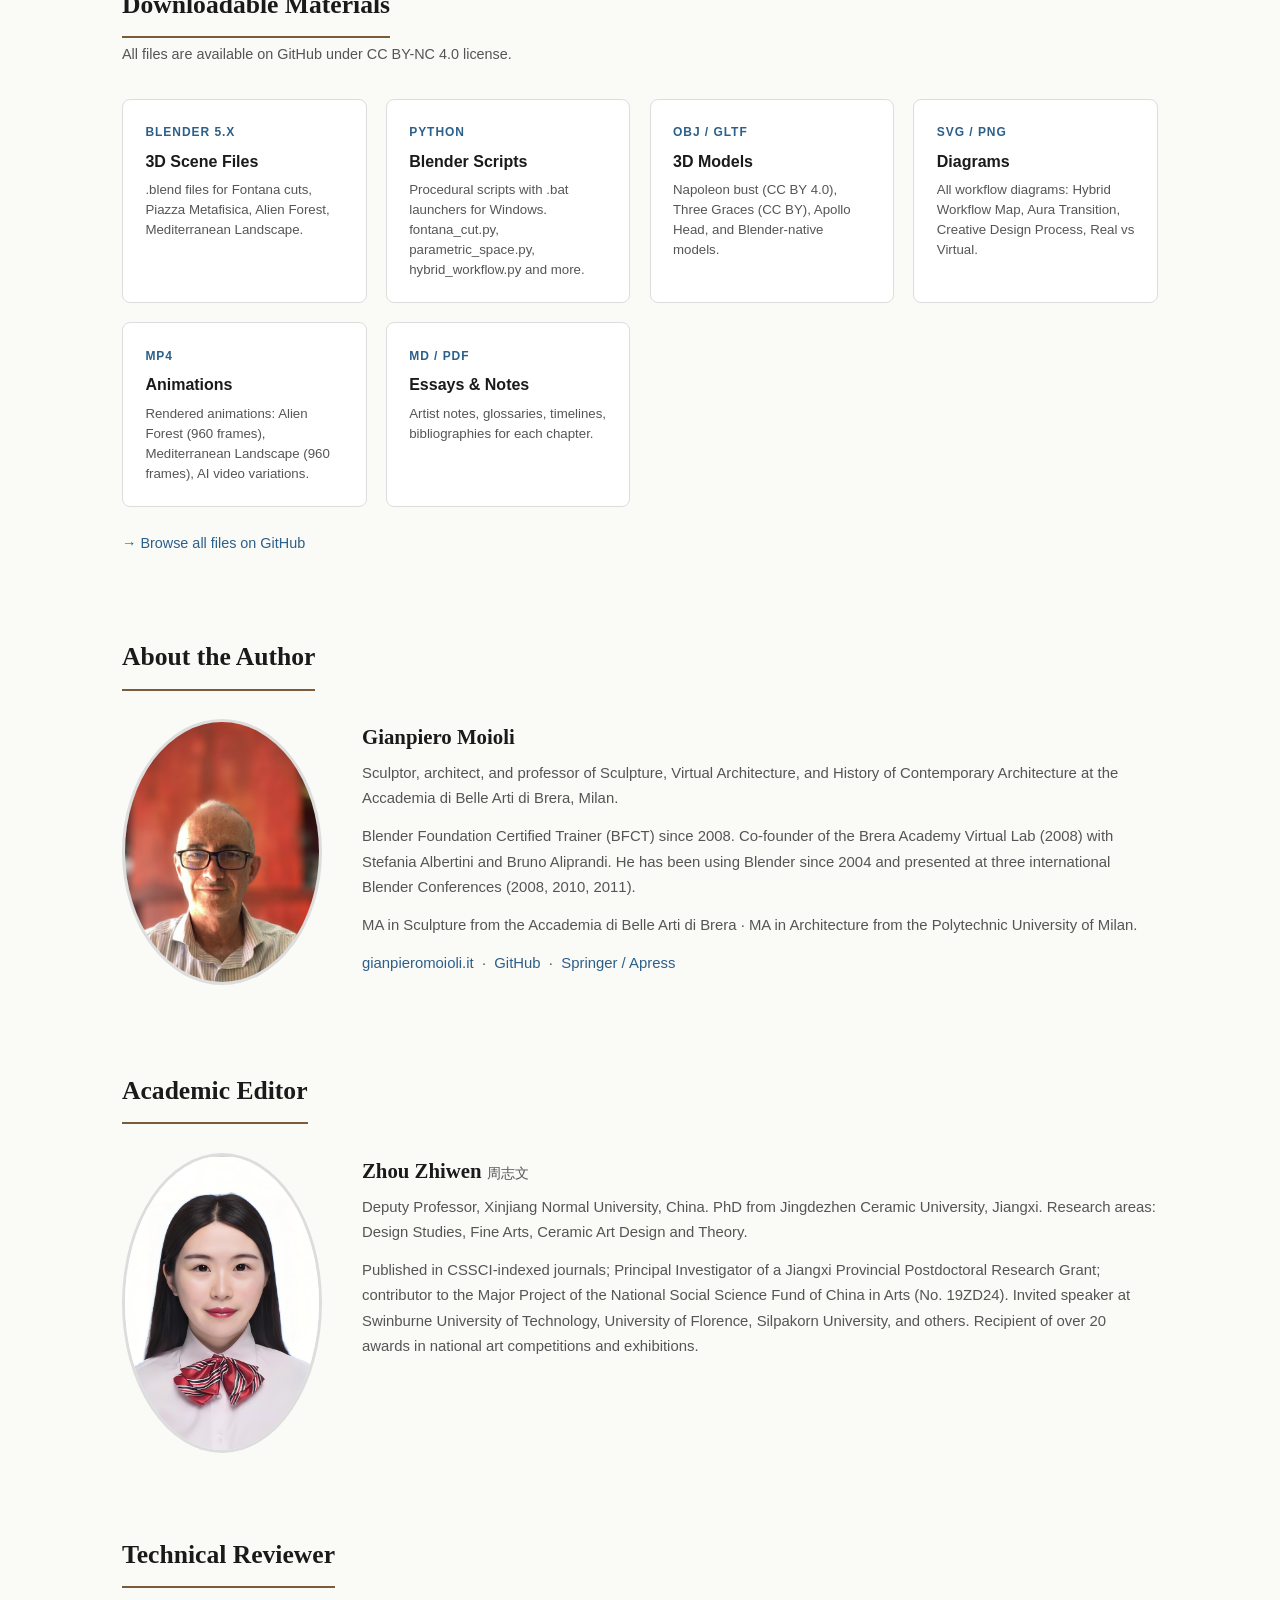
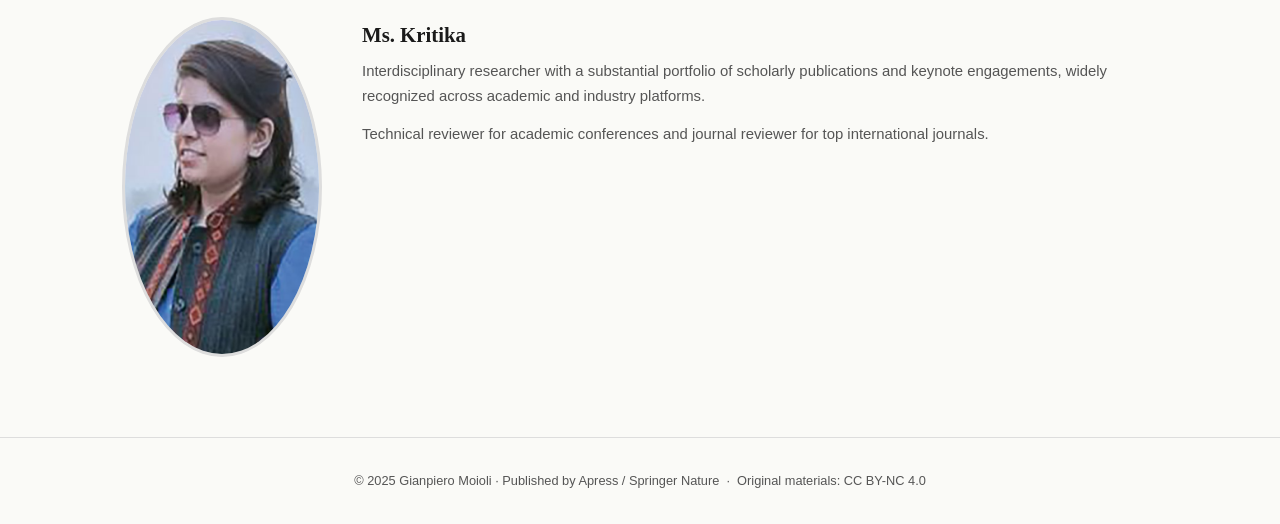
==== commit 8f6a08ab: "Increase reviewer photo height to 340px for more pronounced oval shape" ====
--- a/index.html
+++ b/index.html
@@ -416,7 +416,7 @@
     <img class="about-photo"
          src="images/reviewer.png"
          alt="Ms. Kritika"
-         style="height:260px;object-fit:cover;object-position:center top;"
+         style="height:340px;object-fit:cover;object-position:center top;"
          onerror="this.style.display='none'">
     <div class="about-text">
       <h3>Ms. Kritika</h3>
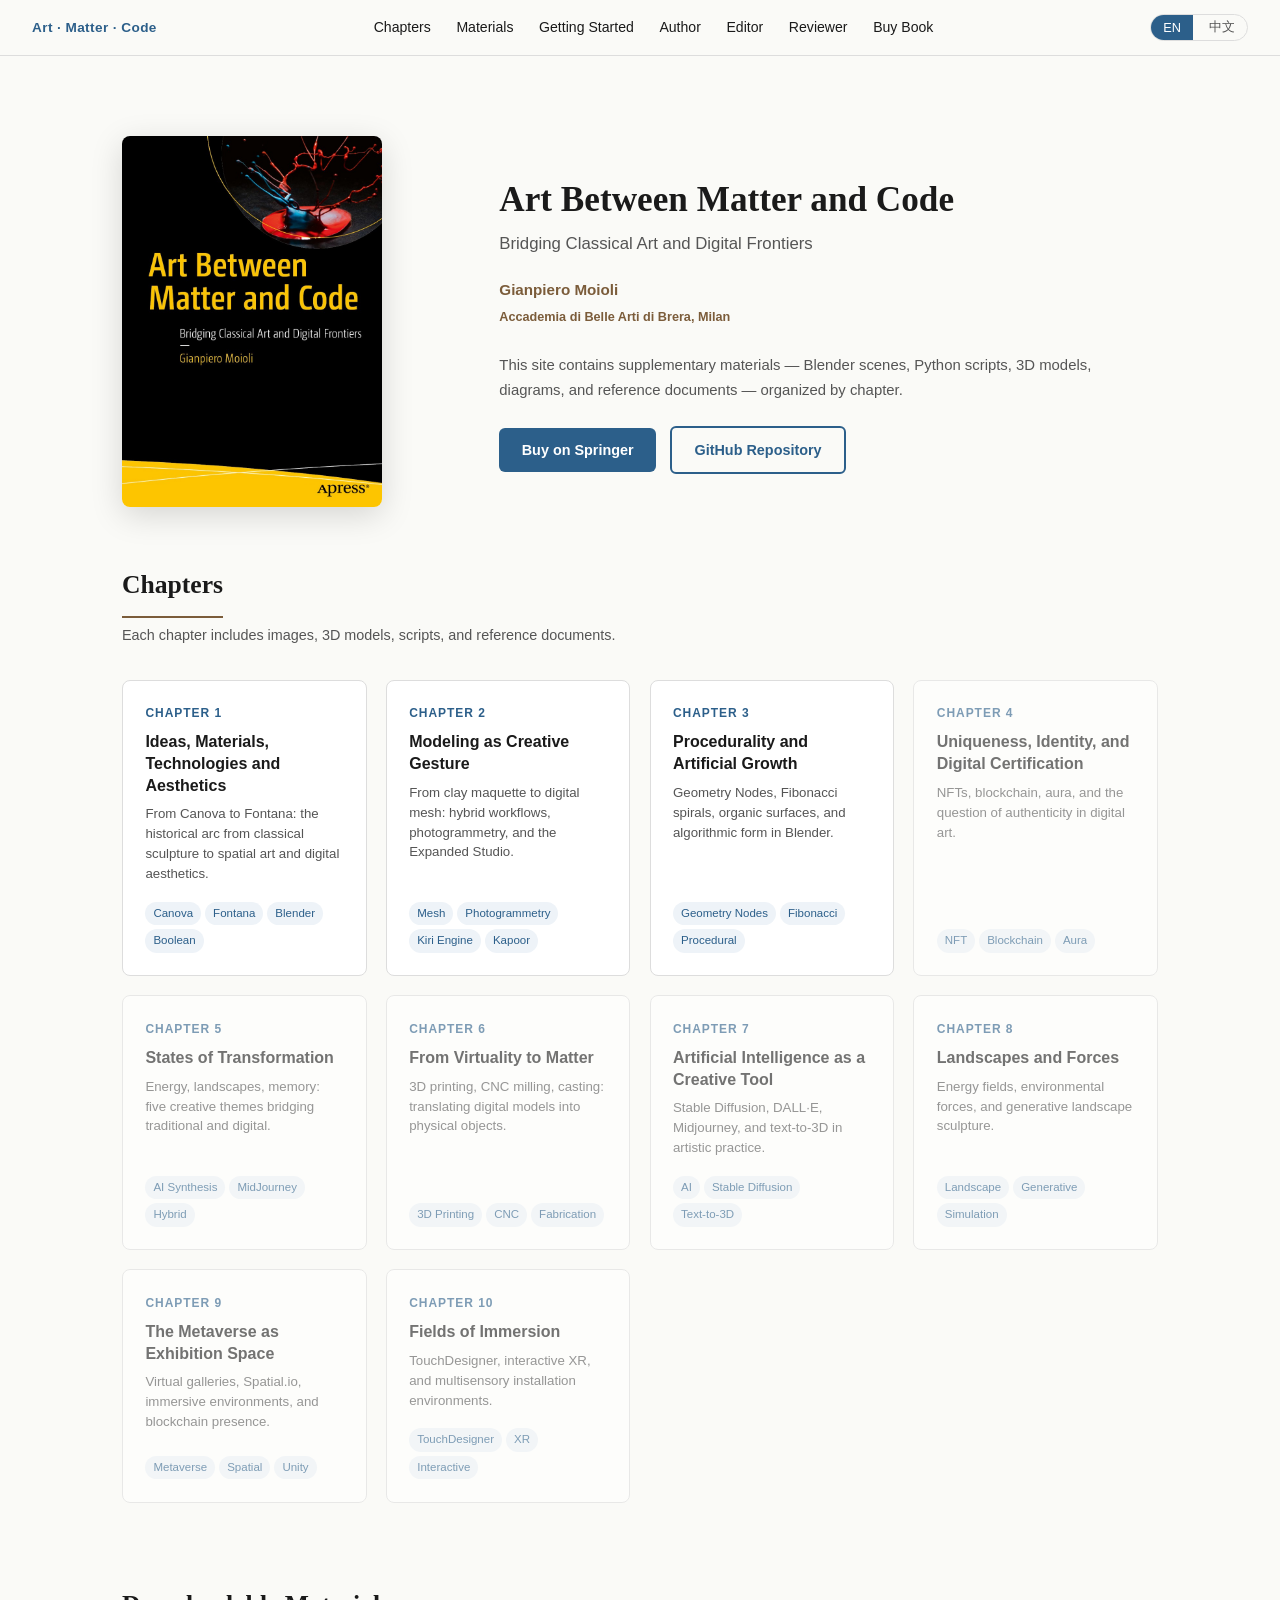
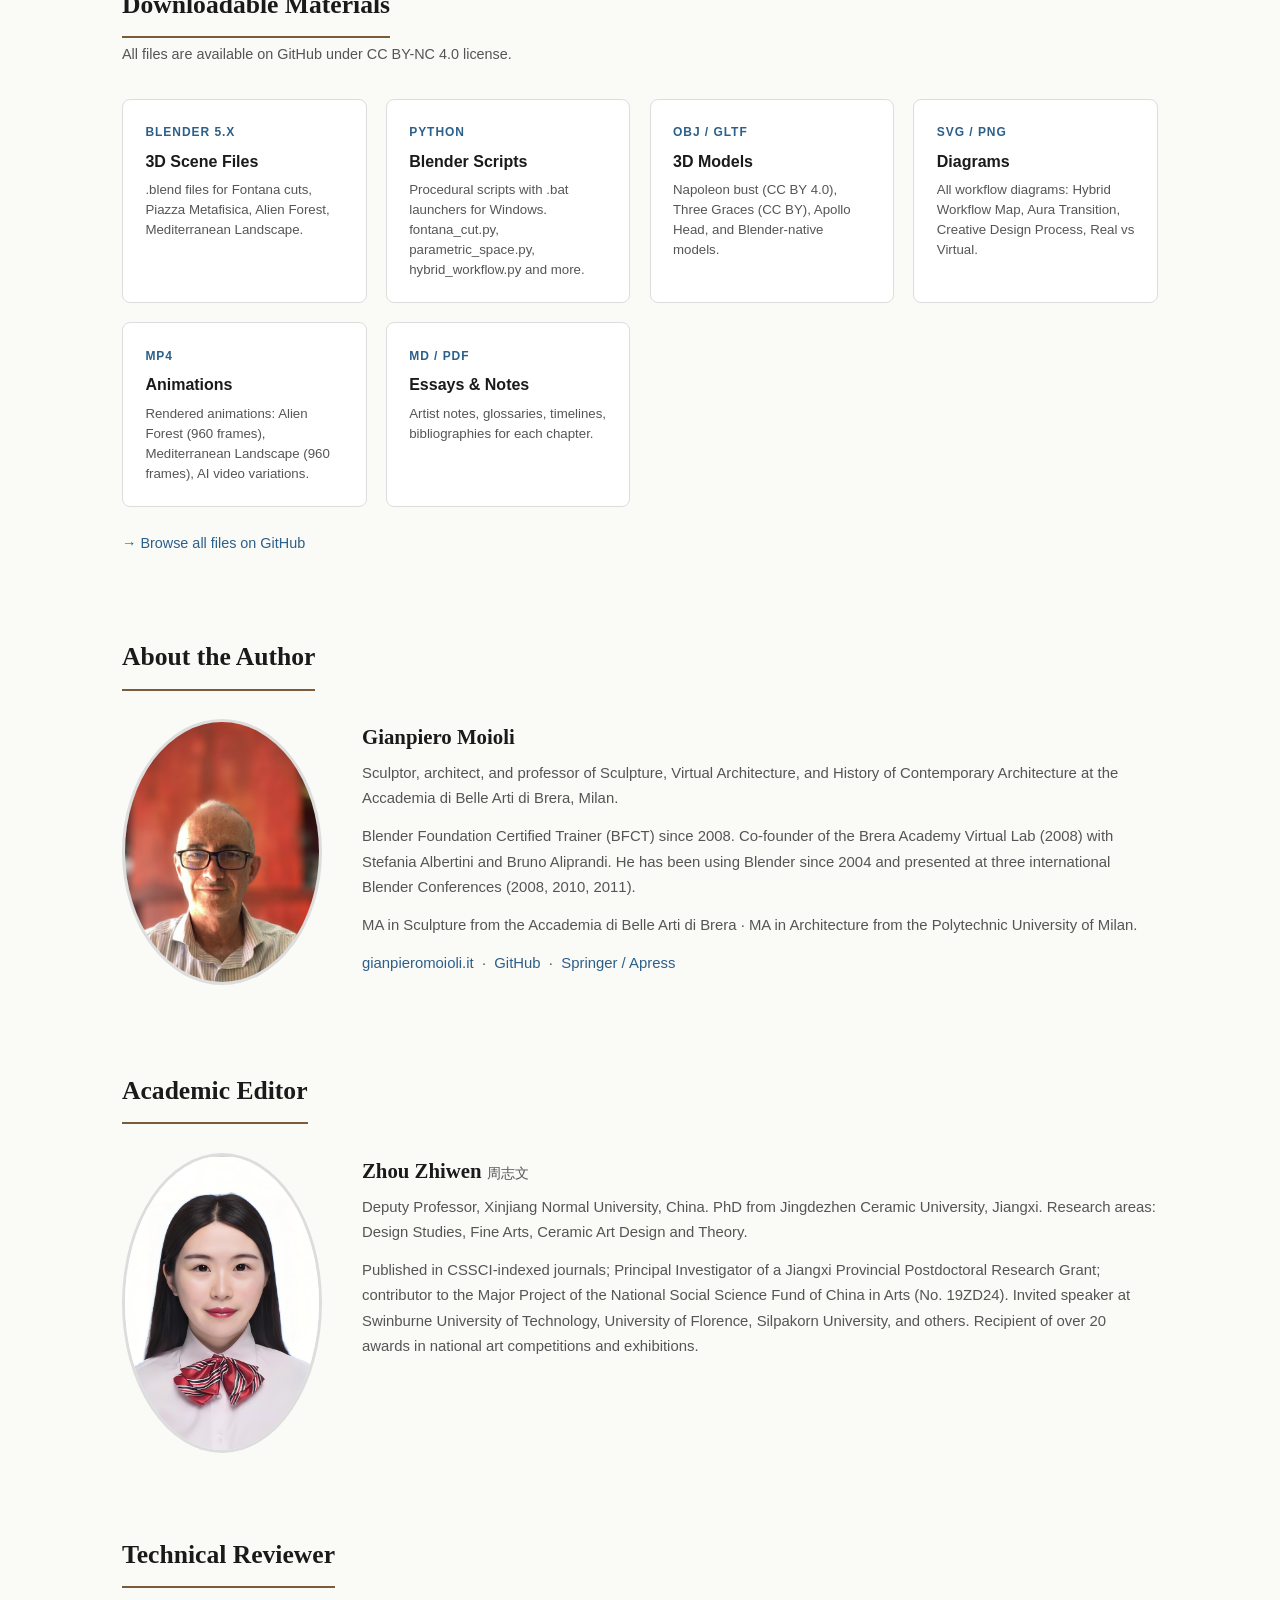
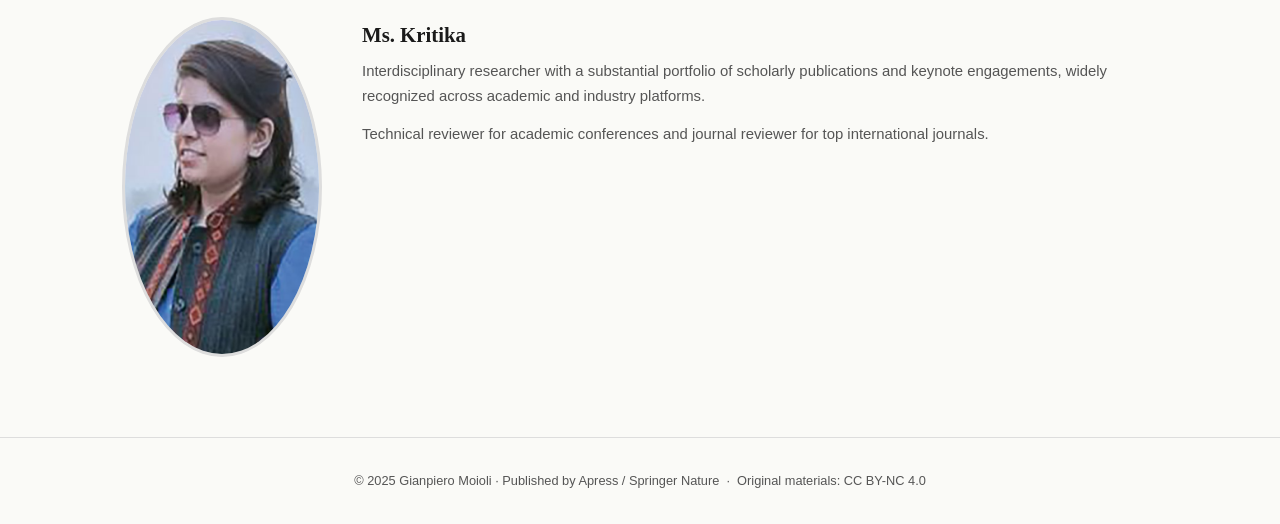
==== commit 9218d182: "ch03: enable Chapter 3 card link in index.html Co-Authored-By: Claude Sonnet 4.6 <noreply@anthropic." ====
--- a/index.html
+++ b/index.html
@@ -135,7 +135,7 @@
       </div>
     </a>
 
-    <a class="chapter-card" href="#" style="opacity:.6;cursor:default;">
+    <a class="chapter-card" href="chapters/03.html">
       <span class="chapter-num"
             data-en="Chapter 3"
             data-zh="第三章"></span>
@@ -143,11 +143,11 @@
             data-en="Procedurality and Artificial Growth"
             data-zh="程序化与人工生长"></span>
       <span class="chapter-desc"
-            data-en="Geometry Nodes, L-systems, parametric growth, and algorithmic form."
-            data-zh="几何节点、L系统、参数化生长与算法形式。"></span>
+            data-en="Geometry Nodes, Fibonacci spirals, organic surfaces, and algorithmic form in Blender."
+            data-zh="几何节点、斐波那契螺旋、有机曲面与Blender中的算法形式。"></span>
       <div class="chapter-tags">
         <span class="tag">Geometry Nodes</span>
-        <span class="tag">L-System</span>
+        <span class="tag">Fibonacci</span>
         <span class="tag">Procedural</span>
       </div>
     </a>
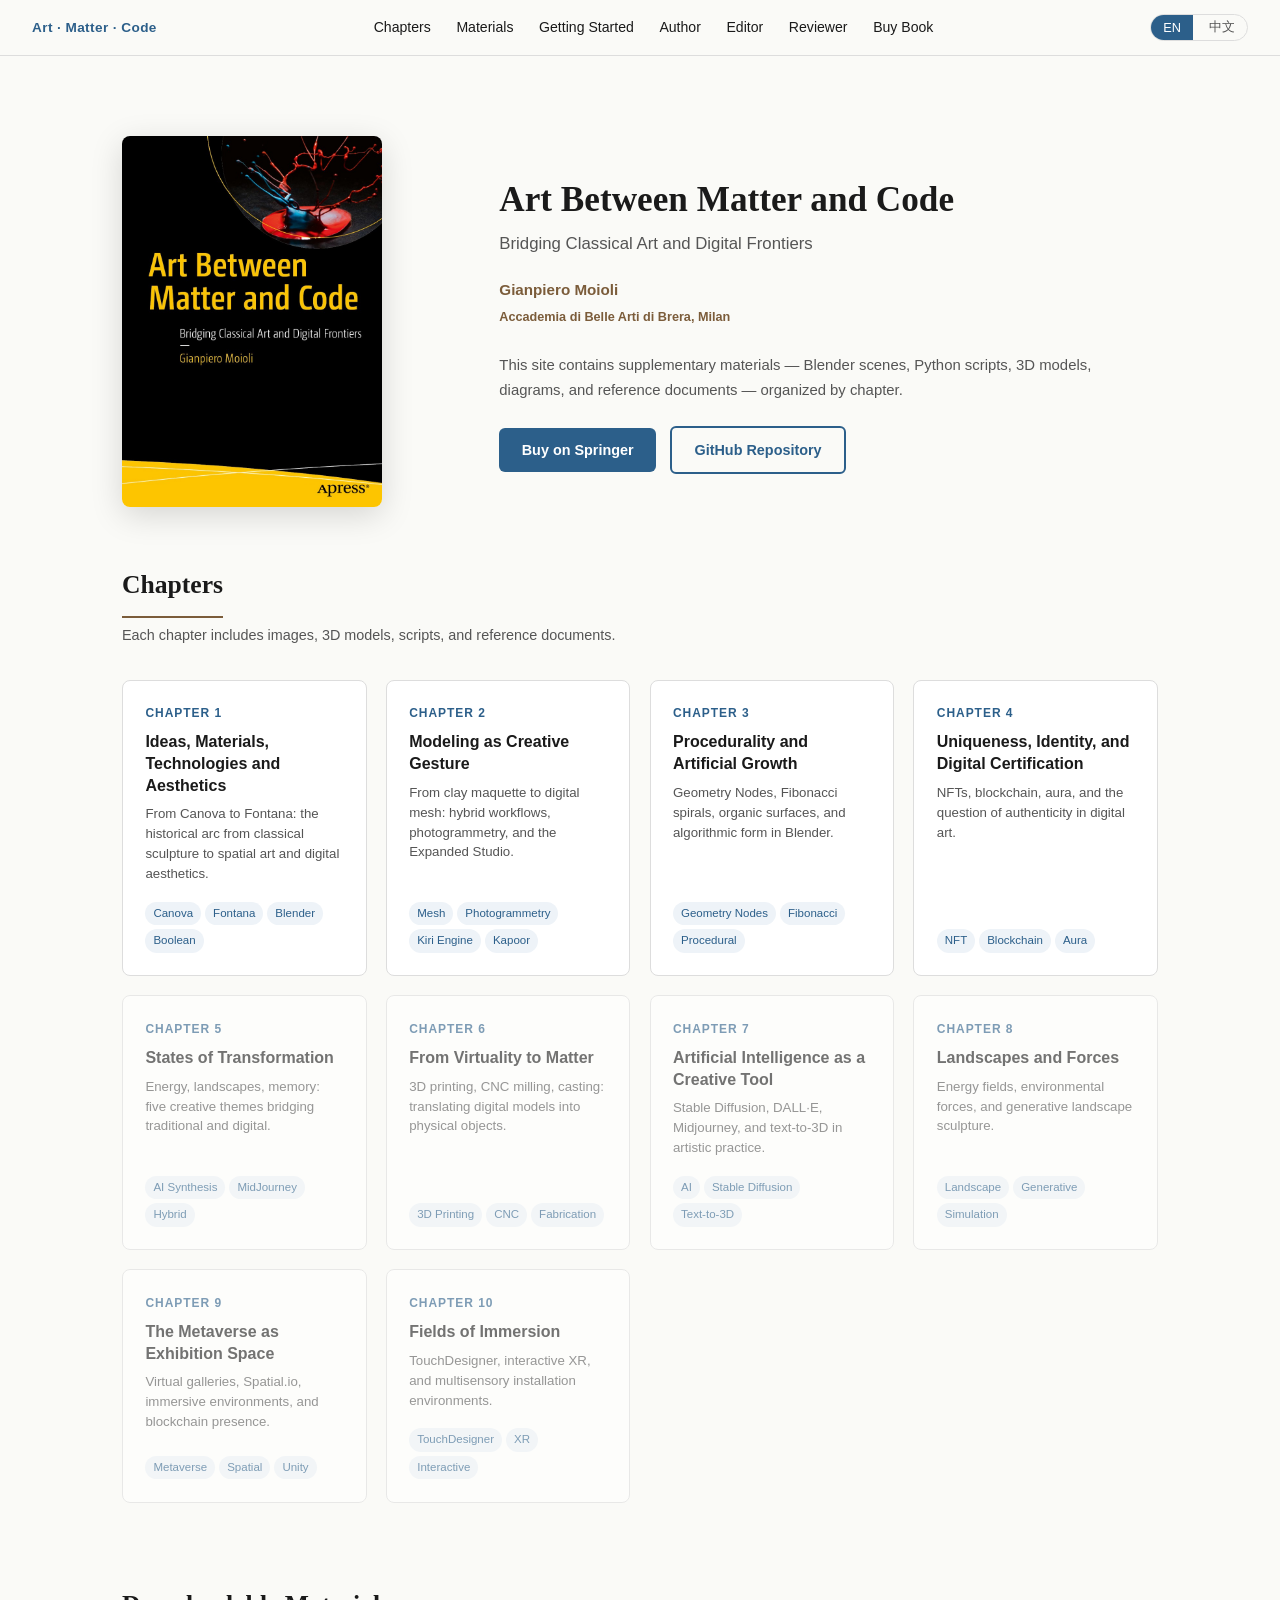
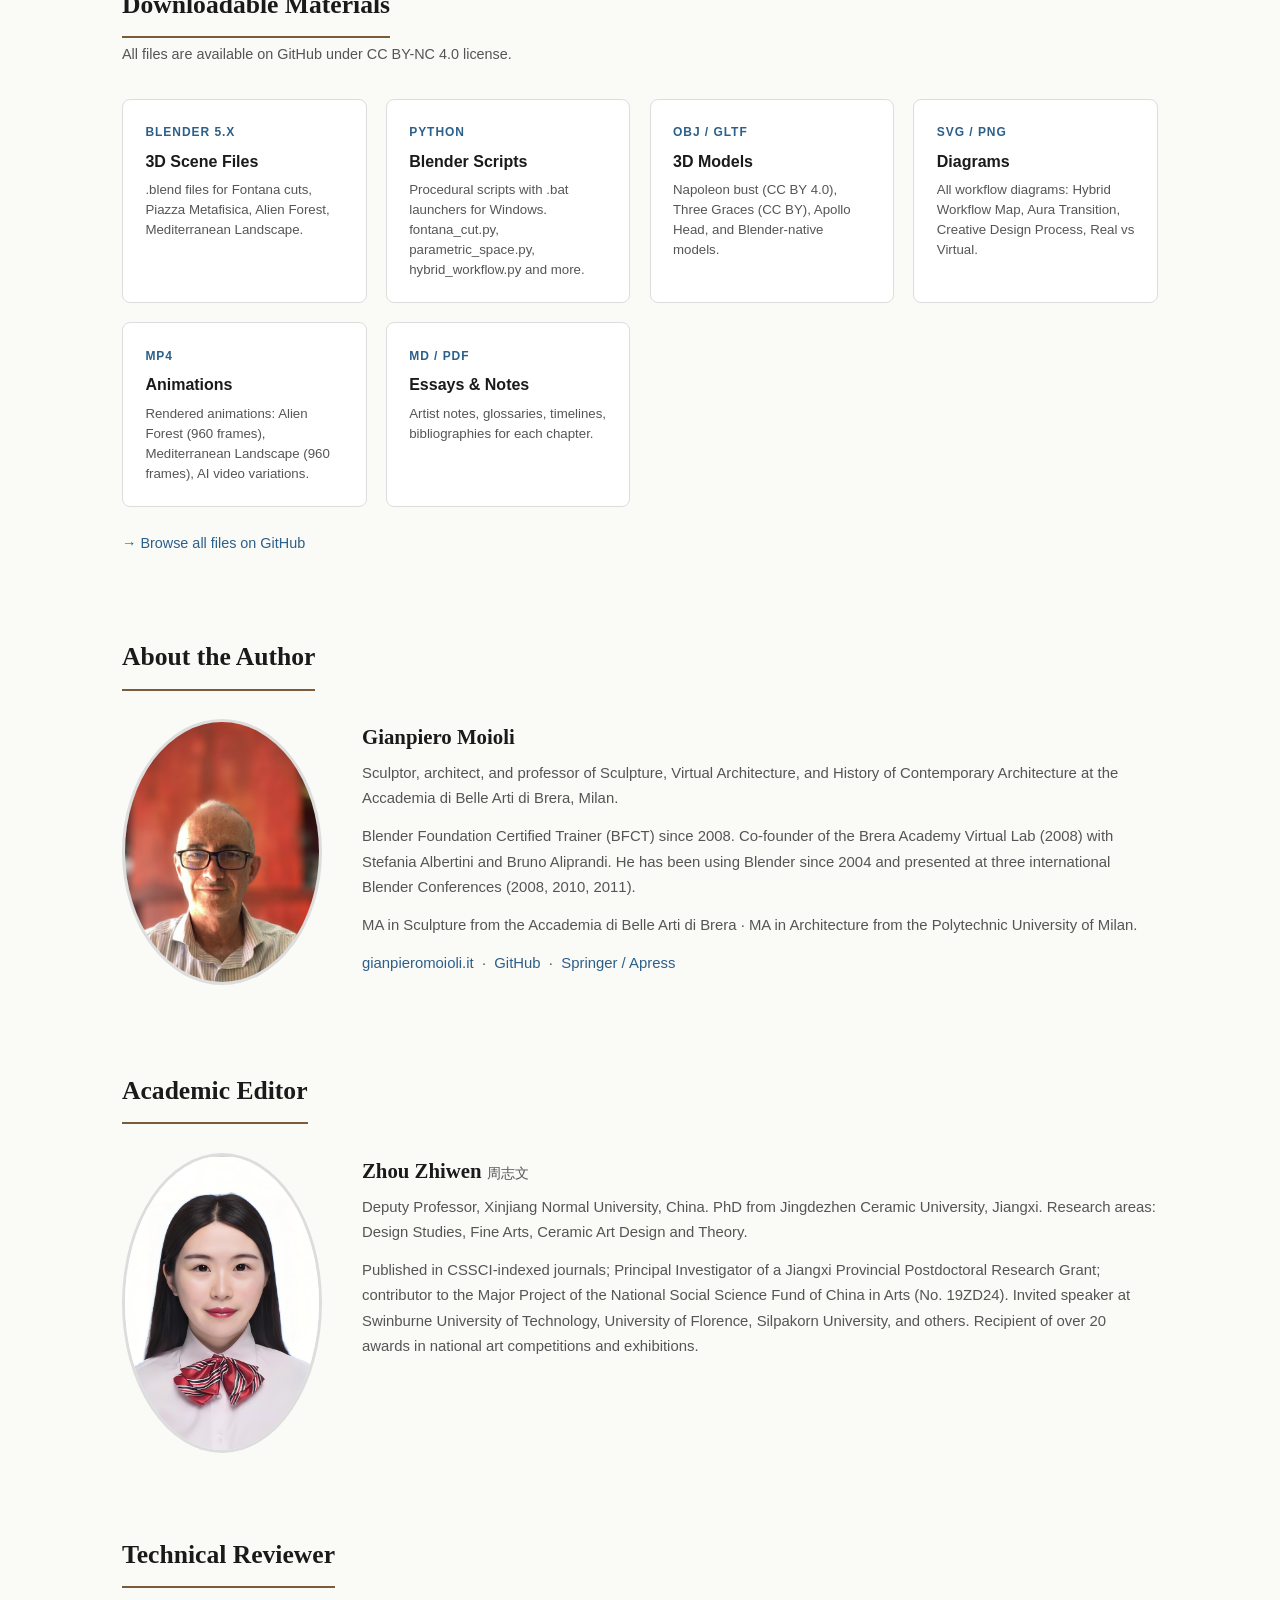
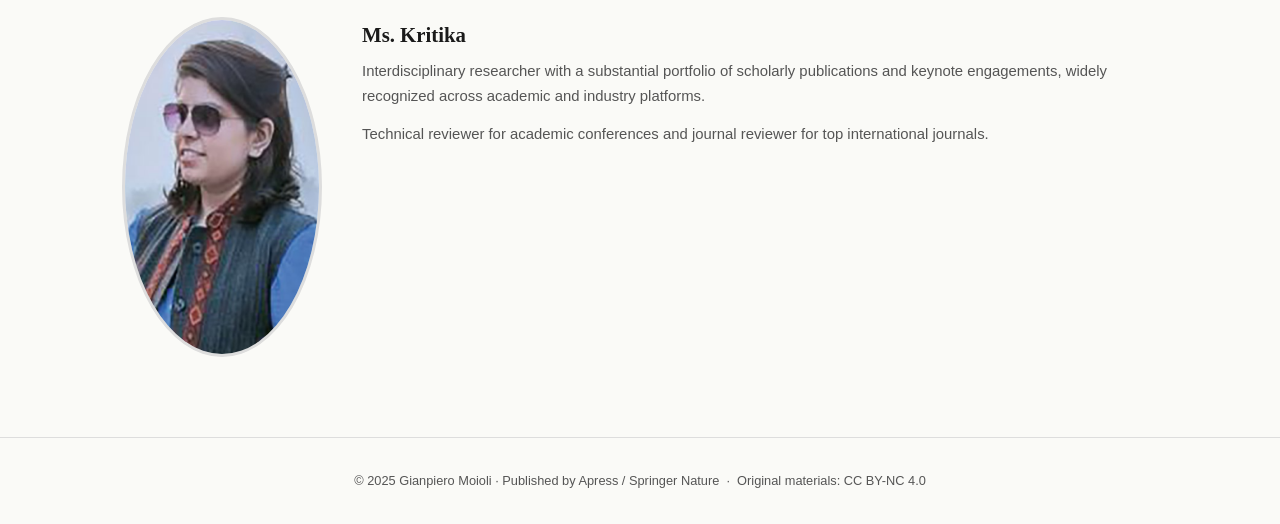
==== commit 1edb8036: "ch04: add chapter 4 page and enable card in index - Created chapters/04.html: Uniqueness, Identity, " ====
--- a/index.html
+++ b/index.html
@@ -152,7 +152,7 @@
       </div>
     </a>
 
-    <a class="chapter-card" href="#" style="opacity:.6;cursor:default;">
+    <a class="chapter-card" href="chapters/04.html">
       <span class="chapter-num"
             data-en="Chapter 4"
             data-zh="第四章"></span>
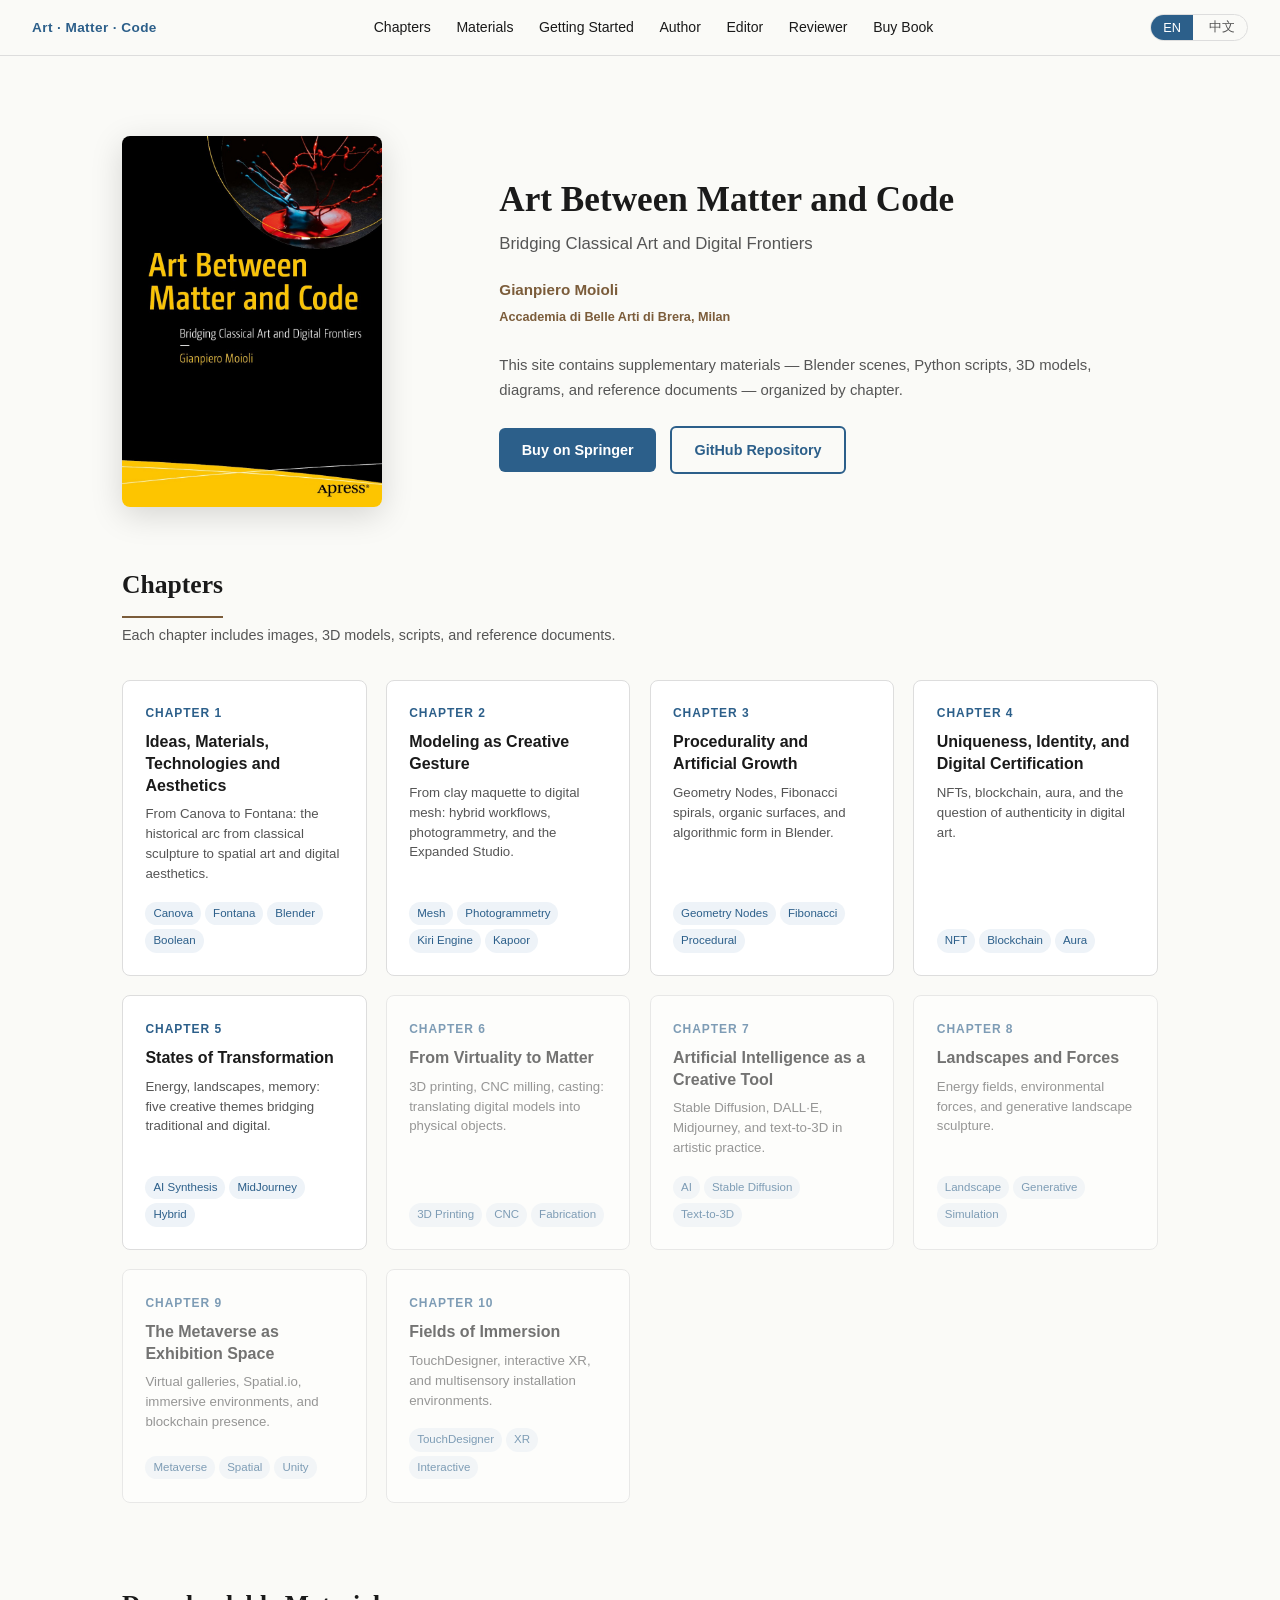
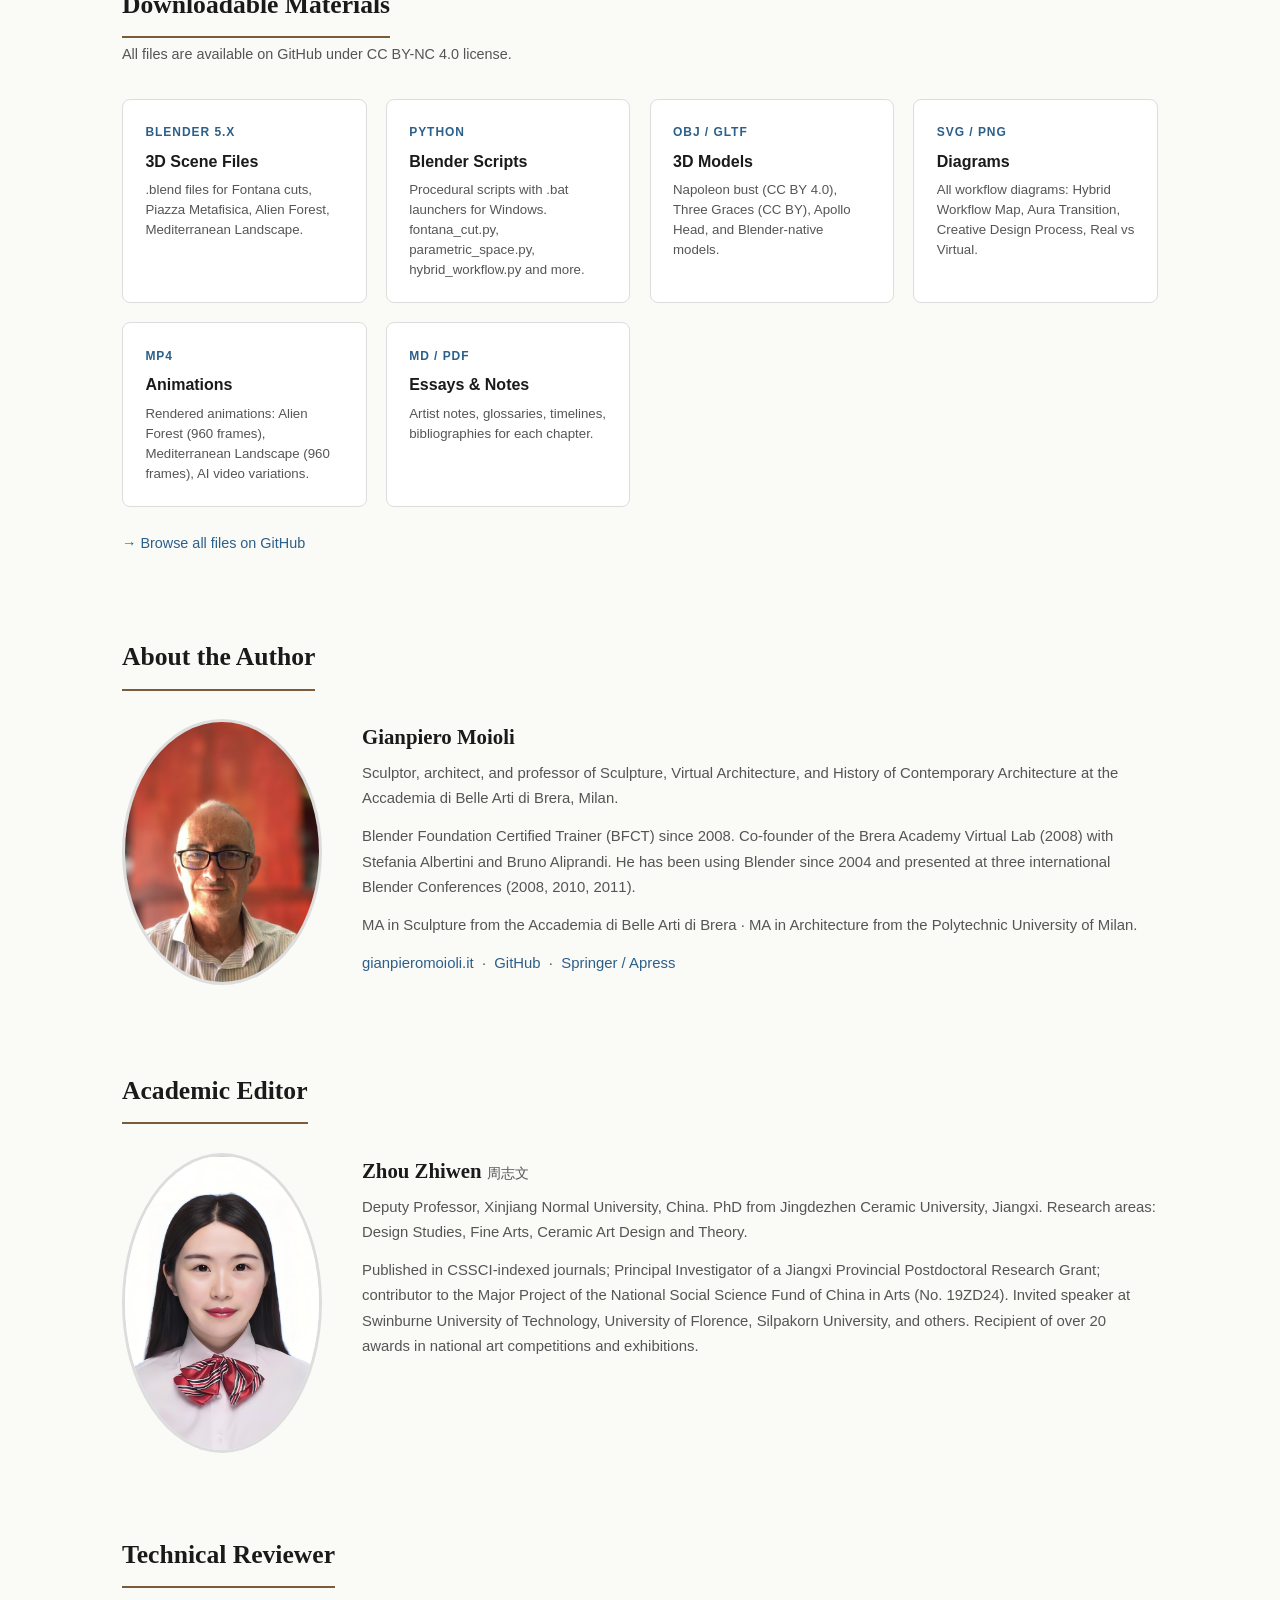
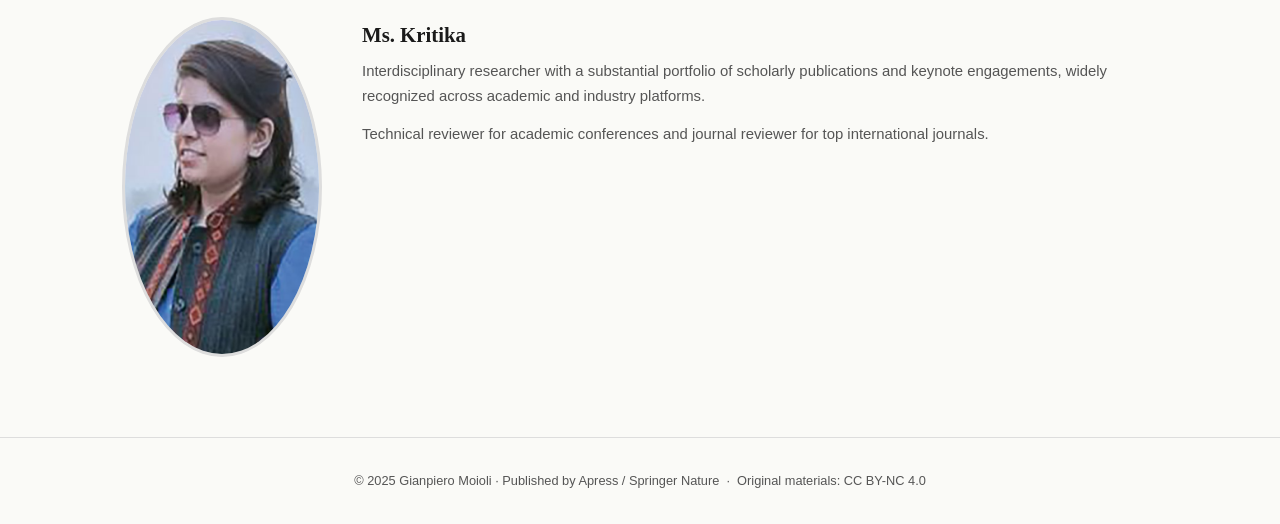
==== commit ded3f811: "Add Chapter 5 page and enable nav card - chapters/05.html: full page for States of Transformation - " ====
--- a/index.html
+++ b/index.html
@@ -169,7 +169,7 @@
       </div>
     </a>
 
-    <a class="chapter-card" href="#" style="opacity:.6;cursor:default;">
+    <a class="chapter-card" href="chapters/05.html">
       <span class="chapter-num"
             data-en="Chapter 5"
             data-zh="第五章"></span>
